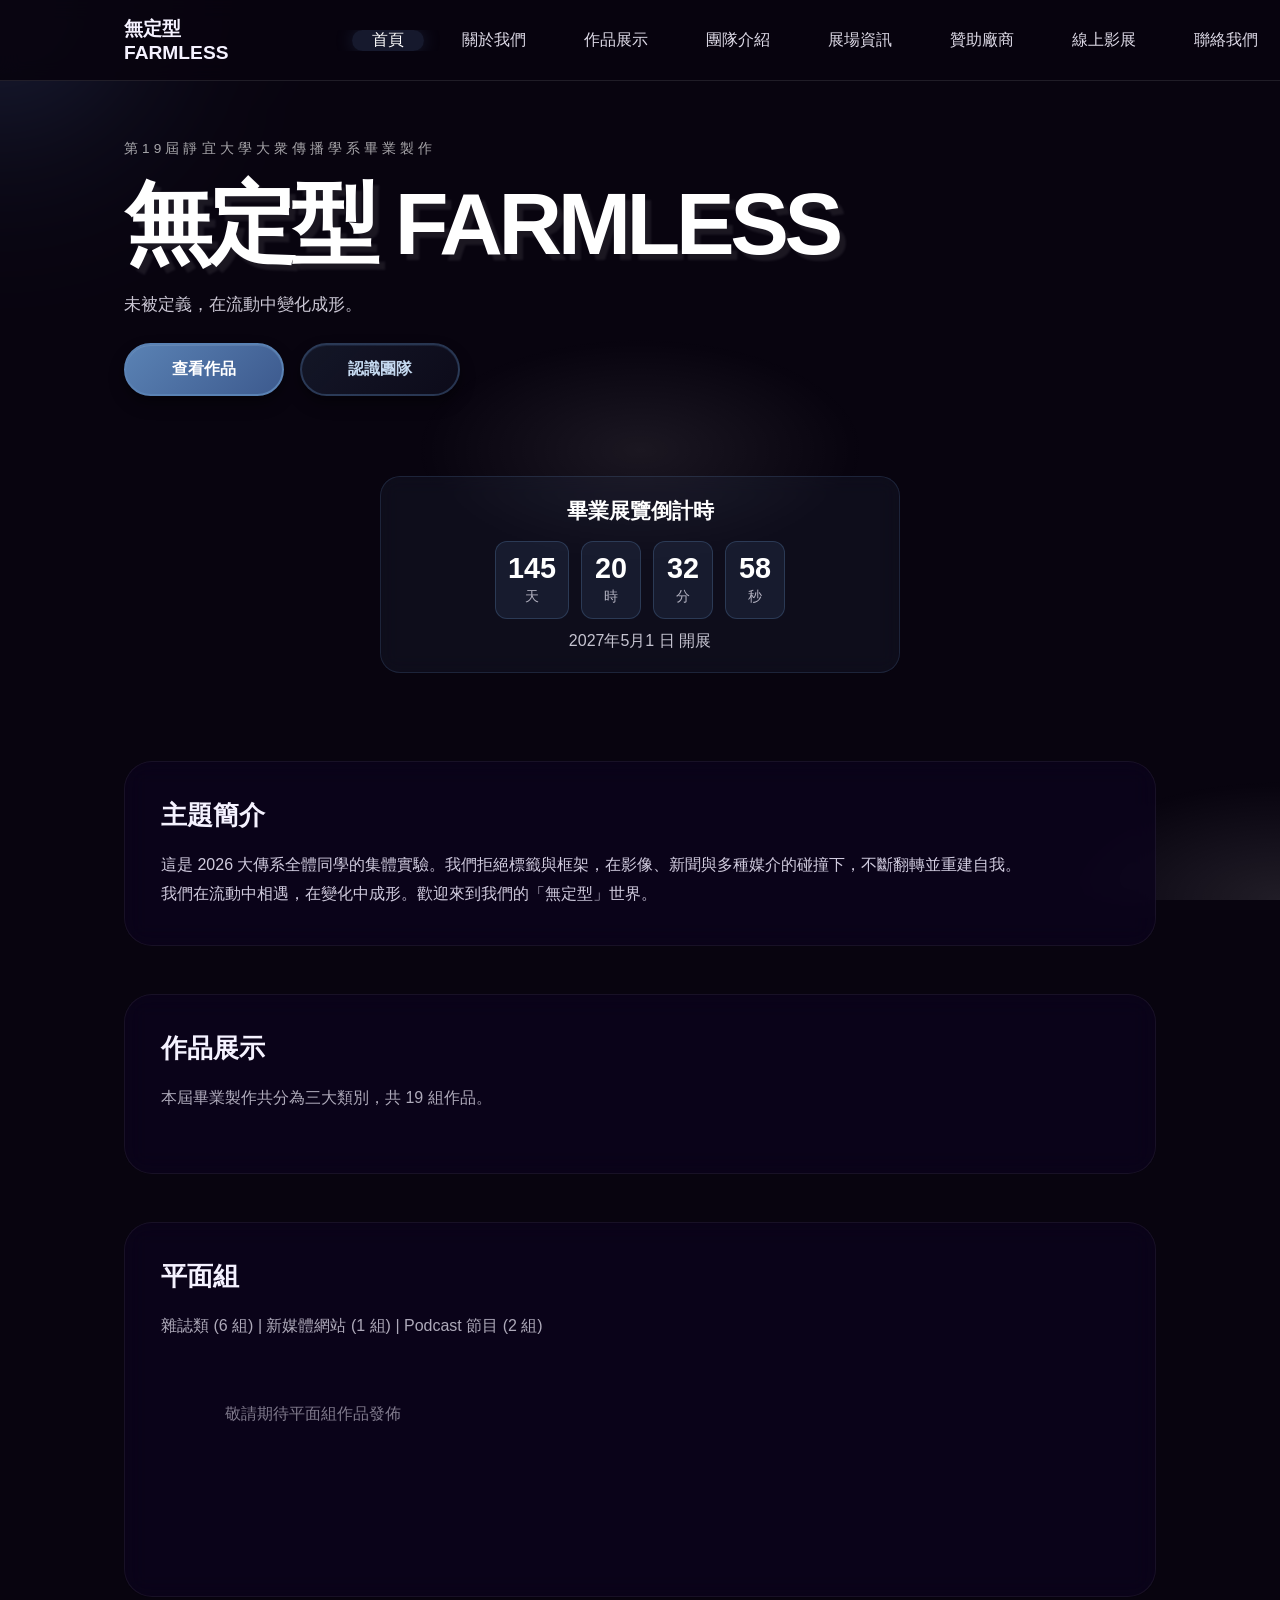
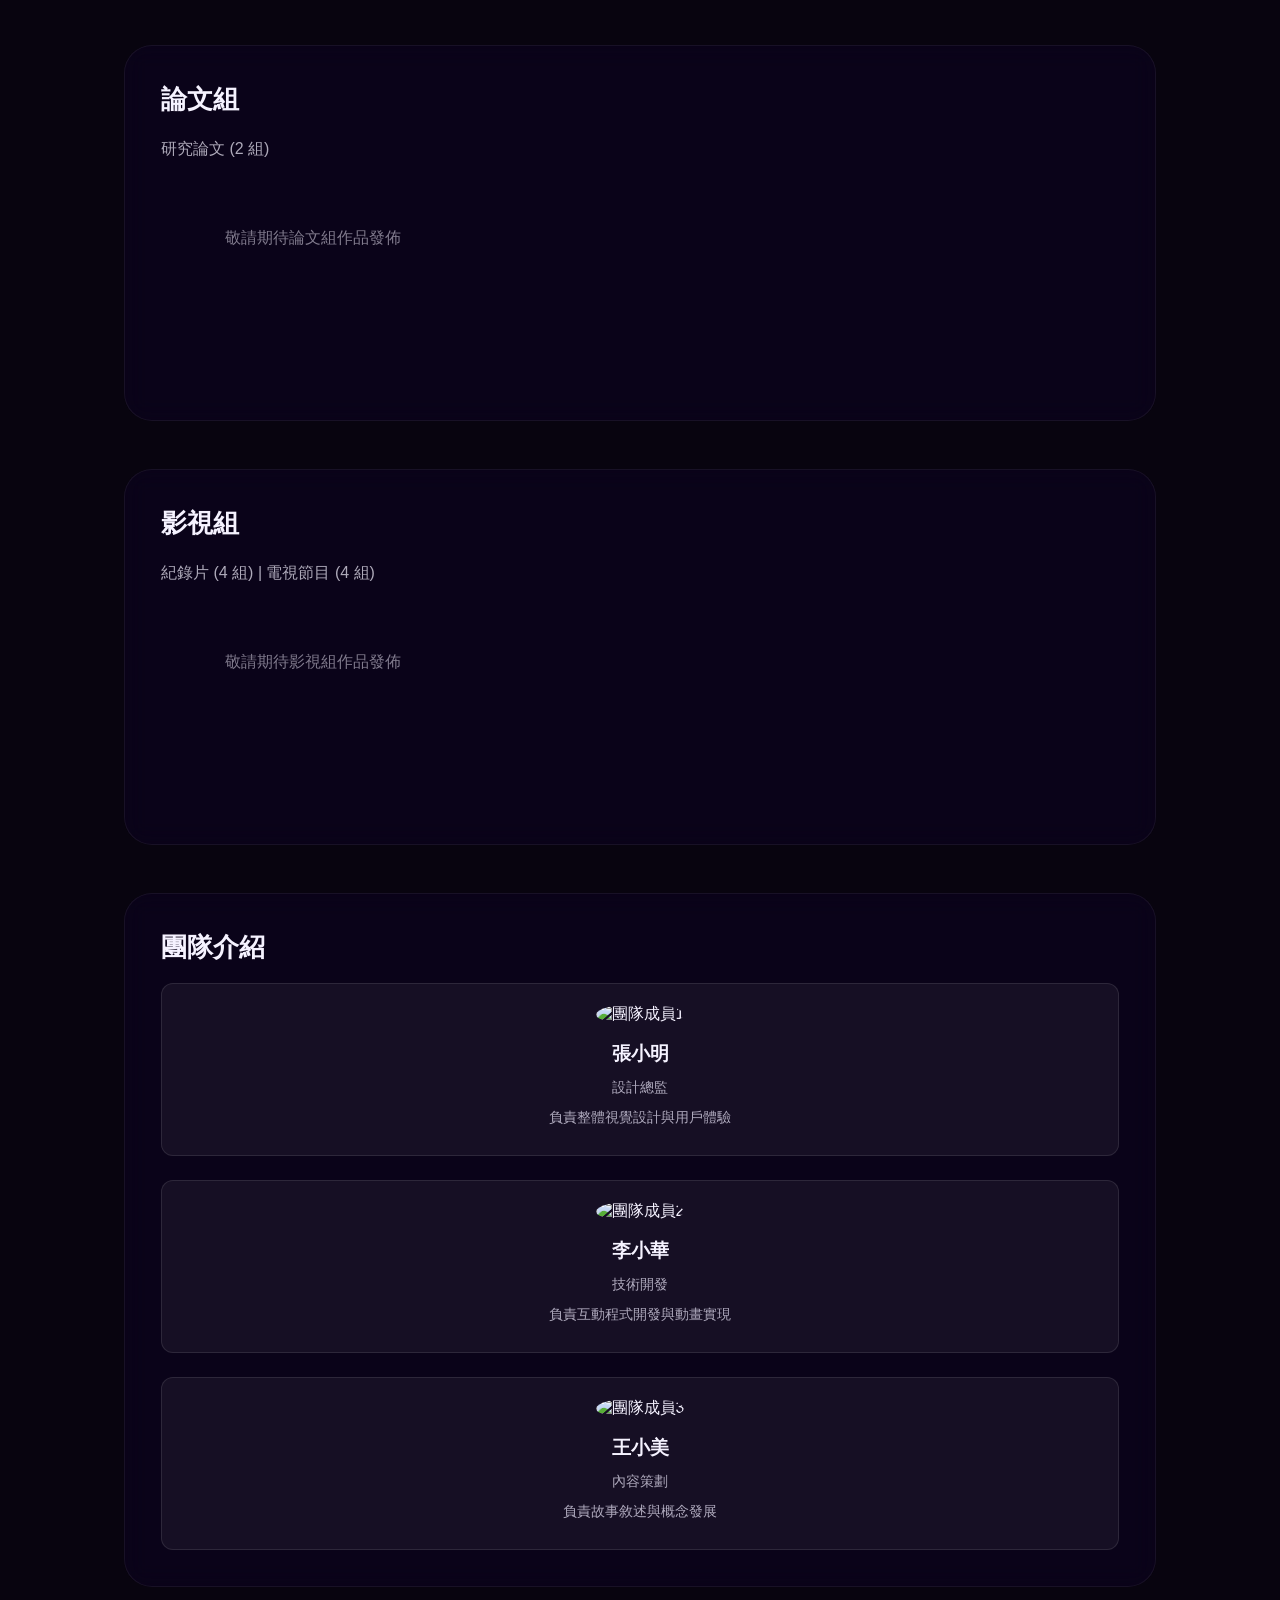
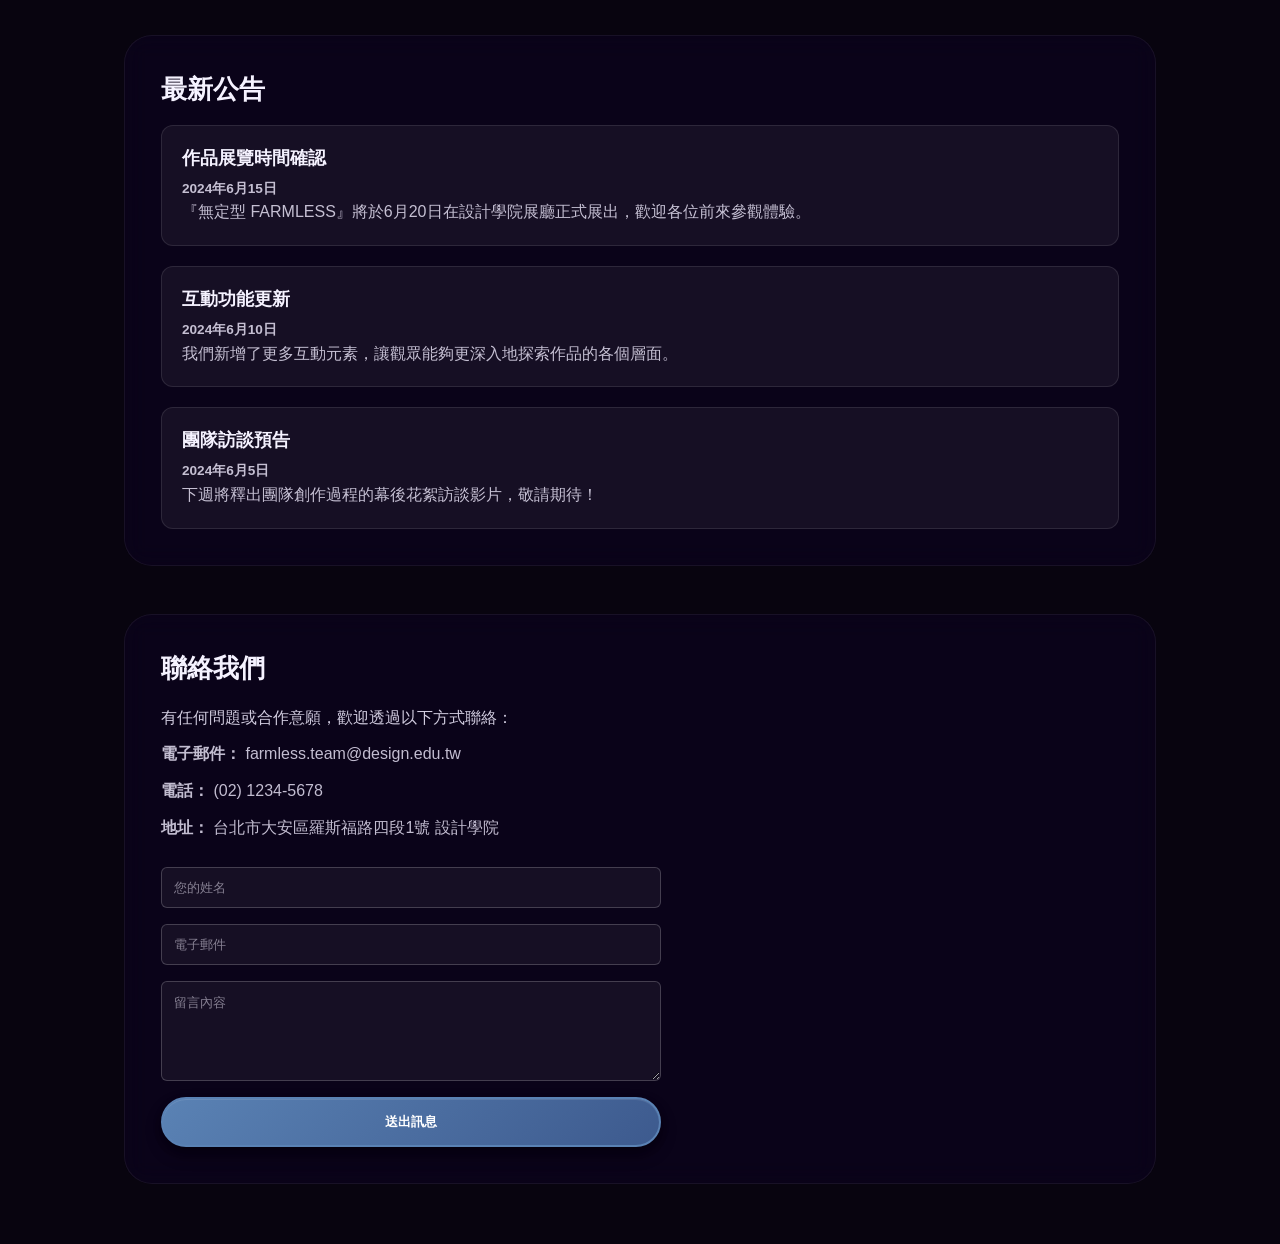
==== index.html @ 227bceb3 "Add files via upload" ====
<!DOCTYPE html>
<html lang="zh-Hant">
<head>
  <meta charset="UTF-8" />
  <meta name="viewport" content="width=device-width, initial-scale=1.0" />
  <title>無定型 FARMLESS - 畢業製作展覽</title>
  <link rel="stylesheet" href="style.css" />
</head>
<body>
  <div class="page-bg"></div>
  <div class="cursor-glow"></div>
  <nav class="navbar">
    <div class="container">
      <h1 class="nav-title">無定型 FARMLESS</h1>
      <ul class="nav-links">
        <li><a href="index.html" class="active">首頁</a></li>
        <li><a href="about.html">關於我們</a></li>
        <li><a href="works.html">作品展示</a></li>
        <li><a href="team.html">團隊介紹</a></li>
        <li><a href="venue.html">展場資訊</a></li>
        <li><a href="sponsors.html">贊助廠商</a></li>
        <li><a href="filmfestival.html">線上影展</a></li>
        <li><a href="contact.html">聯絡我們</a></li>
      </ul>
    </div>
  </nav>
  <main class="container">
    <section id="home" class="hero">
      <p class="eyebrow">第19屆靜宜大學大衆傳播學系畢業製作</p>
      <h1 class="hero-heading" data-text="無定型 FARMLESS">無定型 FARMLESS</h1>
      <p class="subtitle">未被定義，在流動中變化成形。</p>
      <div class="buttons">
        <a href="#works" class="btn btn-primary">查看作品</a>
        <a href="#team" class="btn btn-secondary">認識團隊</a>
      </div>
    </section>

    <!-- 倒計時面板 -->
    <section class="countdown-panel">
      <div class="countdown-container">
        <h2>畢業展覽倒計時</h2>
        <div class="countdown-timer" id="countdown">
          <div class="time-unit">
            <span class="time-value" id="days">00</span>
            <span class="time-label">天</span>
          </div>
          <div class="time-unit">
            <span class="time-value" id="hours">00</span>
            <span class="time-label">時</span>
          </div>
          <div class="time-unit">
            <span class="time-value" id="minutes">00</span>
            <span class="time-label">分</span>
          </div>
          <div class="time-unit">
            <span class="time-value" id="seconds">00</span>
            <span class="time-label">秒</span>
          </div>
        </div>
        <p class="countdown-date">2027年5月1 日 開展</p>
      </div>
    </section>

    <section id="about" class="panel">
      <h2>主題簡介</h2>
      <p>這是 2026 大傳系全體同學的集體實驗。我們拒絕標籤與框架，在影像、新聞與多種媒介的碰撞下，不斷翻轉並重建自我。</p>
      <p>我們在流動中相遇，在變化中成形。歡迎來到我們的「無定型」世界。</p>
      <p></p>
      <p></p>
      <p></p>
    </section>

    <section id="works" class="panel">
      <h2>作品展示</h2>
      <p style="color: rgba(245, 242, 255, 0.7); margin-bottom: 24px;">本屆畢業製作共分為三大類別，共 19 組作品。</p>
    </section>

    <!-- 平面組 -->
    <section id="graphic-works" class="panel">
      <h2>平面組</h2>
      <p style="color: rgba(245, 242, 255, 0.7); margin-bottom: 20px;">雜誌類 (6 組) | 新媒體網站 (1 組) | Podcast 節目 (2 組)</p>
      <div class="works-showcase">
        <!-- 作品將在此添加 -->
        <p style="color: rgba(245, 242, 255, 0.5); text-align: center; padding: 40px;">敬請期待平面組作品發佈</p>
      </div>
    </section>

    <!-- 論文組 -->
    <section id="thesis-works" class="panel">
      <h2>論文組</h2>
      <p style="color: rgba(245, 242, 255, 0.7); margin-bottom: 20px;">研究論文 (2 組)</p>
      <div class="works-showcase">
        <!-- 作品將在此添加 -->
        <p style="color: rgba(245, 242, 255, 0.5); text-align: center; padding: 40px;">敬請期待論文組作品發佈</p>
      </div>
    </section>

    <!-- 影視組 -->
    <section id="video-works" class="panel">
      <h2>影視組</h2>
      <p style="color: rgba(245, 242, 255, 0.7); margin-bottom: 20px;">紀錄片 (4 組) | 電視節目 (4 組)</p>
      <div class="works-showcase">
        <!-- 作品將在此添加 -->
        <p style="color: rgba(245, 242, 255, 0.5); text-align: center; padding: 40px;">敬請期待影視組作品發佈</p>
      </div>
    </section>

    <section id="team" class="panel">
      <h2>團隊介紹</h2>
      <div class="team-grid">
        <div class="team-member">
          <img src="placeholder-member1.jpg" alt="團隊成員1" />
          <h4>張小明</h4>
          <p>設計總監</p>
          <p>負責整體視覺設計與用戶體驗</p>
        </div>
        <div class="team-member">
          <img src="placeholder-member2.jpg" alt="團隊成員2" />
          <h4>李小華</h4>
          <p>技術開發</p>
          <p>負責互動程式開發與動畫實現</p>
        </div>
        <div class="team-member">
          <img src="placeholder-member3.jpg" alt="團隊成員3" />
          <h4>王小美</h4>
          <p>內容策劃</p>
          <p>負責故事敘述與概念發展</p>
        </div>
      </div>
    </section>

    <section id="news" class="panel">
      <h2>最新公告</h2>
      <div class="news-list">
        <article class="news-item">
          <h4>作品展覽時間確認</h4>
          <p class="news-date">2024年6月15日</p>
          <p>『無定型 FARMLESS』將於6月20日在設計學院展廳正式展出，歡迎各位前來參觀體驗。</p>
        </article>
        <article class="news-item">
          <h4>互動功能更新</h4>
          <p class="news-date">2024年6月10日</p>
          <p>我們新增了更多互動元素，讓觀眾能夠更深入地探索作品的各個層面。</p>
        </article>
        <article class="news-item">
          <h4>團隊訪談預告</h4>
          <p class="news-date">2024年6月5日</p>
          <p>下週將釋出團隊創作過程的幕後花絮訪談影片，敬請期待！</p>
        </article>
      </div>
    </section>

    <section id="contact" class="panel">
      <h2>聯絡我們</h2>
      <p>有任何問題或合作意願，歡迎透過以下方式聯絡：</p>
      <div class="contact-info">
        <p><strong>電子郵件：</strong> farmless.team@design.edu.tw</p>
        <p><strong>電話：</strong> (02) 1234-5678</p>
        <p><strong>地址：</strong> 台北市大安區羅斯福路四段1號 設計學院</p>
      </div>
      <form class="contact-form">
        <input type="text" placeholder="您的姓名" required>
        <input type="email" placeholder="電子郵件" required>
        <textarea placeholder="留言內容" rows="4" required></textarea>
        <button type="submit" class="btn btn-primary">送出訊息</button>
      </form>
    </section>
  </main>
  <script src="script.js"></script>
</body>
</html>
---- style.css ----
:root {
  color-scheme: dark;
  font-family: "Noto Sans TC", "Segoe UI", sans-serif;
  background: #08040f;
  color: #f5f2ff;
}

* {
  box-sizing: border-box;
}

html, body {
  margin: 0;
  min-height: 100%;
}

body {
  position: relative;
  overflow-x: hidden;
}

.page-bg {
  position: fixed;
  inset: 0;
  background: 
    radial-gradient(ellipse 600px 300px at 50% 50%, rgba(255, 255, 255, 0.1) 0%, transparent 40%),
    radial-gradient(ellipse 500px 250px at 50% 50%, rgba(255, 255, 255, 0.08) 0%, transparent 45%),
    radial-gradient(ellipse 700px 350px at 50% 50%, rgba(255, 255, 255, 0.06) 0%, transparent 50%);
  background-size: 200% 200%, 250% 250%, 300% 300%;
  background-position: 0% 0%, 50% 50%, 100% 100%;
  background-repeat: no-repeat;
  background-attachment: fixed;
  animation: light-flow 15s ease-in-out infinite, light-flow-secondary 20s ease-in-out infinite, light-flow-tertiary 25s ease-in-out infinite;
  z-index: -2;
}

@keyframes light-flow {
  0% {
    background-position: 0% 0%, 50% 50%, 100% 100%;
  }
  50% {
    background-position: 100% 100%, 50% 50%, 0% 0%;
  }
  100% {
    background-position: 0% 0%, 50% 50%, 100% 100%;
  }
}

@keyframes light-flow-secondary {
  0% {
    background-position: 0% 0%, 0% 100%, 100% 100%;
  }
  50% {
    background-position: 100% 0%, 100% 0%, 0% 0%;
  }
  100% {
    background-position: 0% 0%, 0% 100%, 100% 100%;
  }
}

@keyframes light-flow-tertiary {
  0% {
    background-position: 0% 0%, 50% 50%, 100% 100%;
  }
  33% {
    background-position: 50% 100%, 0% 0%, 50% 50%;
  }
  66% {
    background-position: 100% 0%, 100% 100%, 0% 0%;
  }
  100% {
    background-position: 0% 0%, 50% 50%, 100% 100%;
  }
}

.page-bg::before {
  content: '';
  position: fixed;
  inset: 0;
  background: radial-gradient(ellipse 800px 400px, rgba(255, 255, 255, 0.12) 0%, transparent 50%);
  background-size: 300% 300%;
  background-position: 0% 0%;
  animation: glow-pulse 12s ease-in-out infinite;
  pointer-events: none;
  z-index: -2;
}

@keyframes glow-pulse {
  0%, 100% {
    background-position: 0% 0%;
    opacity: 0.3;
  }
  50% {
    background-position: 100% 100%;
    opacity: 0.7;
  }
}

.cursor-glow {
  position: fixed;
  top: 0;
  left: 0;
  width: 400px;
  height: 400px;
  background: radial-gradient(circle, rgba(90, 130, 180, 0.35) 0%, rgba(70, 100, 160, 0.28) 22%, rgba(50, 80, 130, 0.15) 45%, transparent 75%);
  border-radius: 50%;
  filter: blur(80px);
  mix-blend-mode: screen;
  pointer-events: none;
  z-index: -1;
  transform: translate(-200px, -200px);
}

/* 行動裝置隱藏滑鼠效果 */
@media (max-width: 768px) {
  .cursor-glow {
    display: none;
  }
}

.container {
  position: relative;
  max-width: 1080px;
  margin: 0 auto;
  padding: 80px 24px 60px;
}

.hero {
  display: grid;
  gap: 24px;
  padding: 60px 0 40px;
}

.eyebrow {
  margin: 0;
  letter-spacing: 0.3em;
  text-transform: uppercase;
  color: rgba(255, 255, 255, 0.64);
  font-size: 0.85rem;
}

.hero-heading {
  margin: 0;
  font-size: clamp(4rem, 7vw, 5.5rem);
  line-height: 0.95;
  letter-spacing: -0.05em;
  font-weight: 900;
  position: relative;
  text-transform: none;
  color: #ffffff;
}

.hero-heading::after {
  content: attr(data-text);
  position: absolute;
  inset: 0;
  z-index: -1;
  color: rgba(255, 255, 255, 0.08);
  transform: translate(6px, 6px);
  filter: blur(1px);
}

.hero-heading::before {
  content: '';
  position: absolute;
  inset: -8% 0 0 0;
  background: none;
  z-index: -2;
}

.subtitle {
  margin: 0;
  max-width: 720px;
  line-height: 1.78;
  font-size: 1.05rem;
  color: rgba(245, 242, 255, 0.82);
}

.buttons {
  display: flex;
  flex-wrap: wrap;
  gap: 16px;
}

.btn {
  display: inline-flex;
  align-items: center;
  justify-content: center;
  min-width: 160px;
  padding: 14px 24px;
  border-radius: 999px;
  text-decoration: none;
  font-weight: 600;
  transition: all 0.3s ease;
  position: relative;
  box-shadow:
    0 8px 16px rgba(0, 0, 0, 0.3),
    0 4px 8px rgba(0, 0, 0, 0.2),
    inset 0 1px 0 rgba(255, 255, 255, 0.1);
  border: 2px solid transparent;
}

.btn::before {
  content: '';
  position: absolute;
  top: 0;
  left: 0;
  right: 0;
  bottom: 0;
  border-radius: inherit;
  background: linear-gradient(135deg, rgba(255, 255, 255, 0.2), rgba(255, 255, 255, 0.05));
  opacity: 0;
  transition: opacity 0.3s ease;
}

.btn:hover {
  transform: translateY(-3px) scale(1.02);
  box-shadow:
    0 12px 24px rgba(0, 0, 0, 0.4),
    0 6px 12px rgba(0, 0, 0, 0.3),
    inset 0 1px 0 rgba(255, 255, 255, 0.2);
}

.btn:hover::before {
  opacity: 1;
}

.btn:active {
  transform: translateY(-1px) scale(0.98);
  box-shadow:
    0 4px 8px rgba(0, 0, 0, 0.3),
    0 2px 4px rgba(0, 0, 0, 0.2),
    inset 0 2px 4px rgba(0, 0, 0, 0.1);
}

.btn-primary {
  background: linear-gradient(135deg, #5a82b4, #3d5a8e);
  color: #fff;
  border-color: #5a82b4;
}

.btn-secondary {
  background: linear-gradient(135deg, rgba(90, 130, 180, 0.15), rgba(70, 100, 160, 0.08));
  border: 2px solid rgba(90, 130, 180, 0.35);
  color: #c5d9f0;
  box-shadow:
    0 8px 16px rgba(0, 0, 0, 0.3),
    0 4px 8px rgba(0, 0, 0, 0.2),
    inset 0 1px 0 rgba(90, 130, 180, 0.15);
}

.panel {
  margin-top: 48px;
  padding: 36px;
  border-radius: 28px;
  background: rgba(12, 4, 30, 0.72);
  border: 1px solid rgba(255, 255, 255, 0.06);
  backdrop-filter: blur(12px);
}

.panel h2 {
  margin: 0 0 18px;
  font-size: 1.6rem;
}

.panel p {
  margin: 0;
  line-height: 1.8;
  color: rgba(241, 236, 255, 0.86);
}

section {
  scroll-margin-top: 110px;
}

.navbar {
  position: fixed;
  top: 0;
  left: 0;
  right: 0;
  background: rgba(8, 4, 15, 0.9);
  backdrop-filter: blur(10px);
  border-bottom: 1px solid rgba(255, 255, 255, 0.1);
  z-index: 100;
}

.nav-title {
  margin: 0;
  font-size: 1.2rem;
  color: #f5f2ff;
  margin-right: 50px;
}

.nav-links {
  display: flex;
  flex-wrap: nowrap;
  list-style: none;
  margin: 0;
  padding: 0 32px 0 0;
  gap: 18px;
  width: max-content;
  min-width: 100%;
  overflow-x: auto;
  overflow-y: visible;
  scrollbar-width: none;
  -ms-overflow-style: none;
}

.nav-links::-webkit-scrollbar {
  display: none;
}

.nav-links li {
  flex: 0 0 auto;
}

.nav-links li:first-child {
  margin-left: auto;
}

.nav-links a {
  color: rgba(245, 242, 255, 0.9);
  text-decoration: none;
  padding: 0 20px !important;
  border-radius: 999px;
  display: inline-flex;
  align-items: center;
  justify-content: center;
  transition: color 0.3s ease, background 0.3s ease, box-shadow 0.3s ease, transform 0.2s ease;
  white-space: nowrap !important;
}

.nav-links a:hover,
.nav-links a:focus-visible {
  color: #ffffff;
  transform: translateY(-1px);
}

.nav-links a.active,
.nav-links a:active {
  color: #ffffff;
  background: rgba(90, 130, 180, 0.18);
  box-shadow: 0 0 18px rgba(90, 130, 180, 0.22);
}

.navbar .container {
  display: flex;
  justify-content: space-between;
  align-items: center;
  padding: 16px 24px;
  width: auto;
  overflow: visible;
}

.works-grid {
  display: grid;
  gap: 32px;
}

.work-category {
  margin-bottom: 24px;
}

.work-category h3 {
  margin: 0 0 16px;
  font-size: 1.3rem;
  color: #7a9fc9;
}

.work-item {
  margin-bottom: 24px;
  padding: 20px;
  background: rgba(255, 255, 255, 0.05);
  border-radius: 12px;
  border: 1px solid rgba(255, 255, 255, 0.1);
}

.work-item img, .work-item video {
  width: 100%;
  max-width: 400px;
  height: auto;
  border-radius: 8px;
  margin-bottom: 12px;
}

.work-item h4 {
  margin: 0 0 8px;
  font-size: 1.1rem;
}

.work-item p {
  margin: 0;
  color: rgba(241, 236, 255, 0.7);
  font-size: 0.9rem;
}

.works-showcase {
  display: grid;
  grid-template-columns: repeat(auto-fill, minmax(280px, 1fr));
  gap: 24px;
  min-height: 200px;
}

.work-card {
  padding: 20px;
  background: rgba(90, 130, 180, 0.08);
  border: 1px solid rgba(90, 130, 180, 0.2);
  border-radius: 12px;
  transition: all 0.3s ease;
}

.work-card:hover {
  background: rgba(90, 130, 180, 0.12);
  border-color: rgba(90, 130, 180, 0.35);
  transform: translateY(-3px);
}

.work-card h4 {
  margin: 0 0 8px;
  font-size: 1.1rem;
  color: #ffffff;
}

.work-card p {
  margin: 0;
  color: rgba(245, 242, 255, 0.7);
  font-size: 0.9rem;
  line-height: 1.5;
}

.interactive-demo {
  padding: 40px;
  text-align: center;
  background: linear-gradient(135deg, rgba(90, 130, 180, 0.1), rgba(70, 100, 160, 0.08));
  border-radius: 12px;
  border: 1px solid rgba(90, 130, 180, 0.2);
}

.interactive-demo button {
  background: #5a82b4;
  color: white;
  border: none;
  padding: 12px 24px;
  border-radius: 6px;
  cursor: pointer;
  transition: background 0.3s ease;
}

.interactive-demo button:hover {
  background: #3d5a8e;
}

/* 新增頁面樣式 */
.hero-section {
  display: grid;
  gap: 16px;
  padding: 60px 0 40px;
  text-align: center;
}

.page-title {
  margin: 0;
  font-size: clamp(3rem, 6vw, 4.5rem);
  line-height: 0.95;
  letter-spacing: -0.05em;
  font-weight: 900;
  color: #ffffff;
}

.page-subtitle {
  margin: 0;
  font-size: 1.1rem;
  color: rgba(245, 242, 255, 0.7);
  line-height: 1.6;
}

/* 關於我們頁面 */
.advisor-grid {
  display: grid;
  grid-template-columns: repeat(auto-fit, minmax(250px, 1fr));
  gap: 24px;
}

.advisor-card {
  padding: 24px;
  background: rgba(90, 130, 180, 0.08);
  border: 1px solid rgba(90, 130, 180, 0.2);
  border-radius: 16px;
  text-align: center;
  transition: all 0.3s ease;
}

.advisor-card:hover {
  background: rgba(90, 130, 180, 0.12);
  border-color: rgba(90, 130, 180, 0.35);
  transform: translateY(-3px);
}

.advisor-card h4 {
  margin: 0 0 12px;
  font-size: 1.2rem;
  color: #ffffff;
}

.advisor-card p {
  margin: 0;
  color: rgba(245, 242, 255, 0.7);
  font-size: 0.9rem;
}

.theme-content {
  display: grid;
  grid-template-columns: 1fr 1fr;
  gap: 40px;
  align-items: start;
}

.theme-text h3 {
  margin: 0 0 16px;
  font-size: 1.4rem;
  color: #ffffff;
}

.theme-text p {
  margin: 0 0 12px;
  color: rgba(245, 242, 255, 0.8);
  line-height: 1.8;
}

.video-placeholder {
  padding: 60px 20px;
  background: rgba(90, 130, 180, 0.08);
  border: 1px solid rgba(90, 130, 180, 0.2);
  border-radius: 12px;
  text-align: center;
  color: rgba(245, 242, 255, 0.6);
}

/* 團隊介紹頁面 */
.team-list {
  display: grid;
  grid-template-columns: repeat(auto-fit, minmax(200px, 1fr));
  gap: 16px;
}

.team-member-item {
  padding: 16px;
  background: rgba(90, 130, 180, 0.08);
  border: 1px solid rgba(90, 130, 180, 0.2);
  border-radius: 12px;
  text-align: center;
  transition: all 0.3s ease;
}

.team-member-item:hover {
  background: rgba(90, 130, 180, 0.12);
  border-color: rgba(90, 130, 180, 0.35);
  transform: translateY(-2px);
}

.team-member-item h4 {
  margin: 0 0 8px;
  font-size: 1.1rem;
  color: #ffffff;
}

.team-member-item p {
  margin: 0;
  color: rgba(245, 242, 255, 0.7);
  font-size: 0.9rem;
}

.members-grid {
  display: grid;
  grid-template-columns: repeat(auto-fit, minmax(280px, 1fr));
  gap: 24px;
}

.department-section {
  padding: 24px;
  background: rgba(90, 130, 180, 0.08);
  border: 1px solid rgba(90, 130, 180, 0.2);
  border-radius: 16px;
}

.department-section h3 {
  margin: 0 0 16px;
  font-size: 1.3rem;
  color: #ffffff;
}

.member-list {
  display: grid;
  gap: 8px;
}

.member-list p {
  margin: 0;
  padding: 8px 0;
  color: rgba(245, 242, 255, 0.7);
  border-bottom: 1px solid rgba(90, 130, 180, 0.15);
}

.member-list p:last-child {
  border-bottom: none;
}

/* 展場資訊頁面 */
.venue-content {
  display: grid;
  grid-template-columns: repeat(auto-fit, minmax(250px, 1fr));
  gap: 24px;
}

.venue-info {
  padding: 20px;
  background: rgba(90, 130, 180, 0.08);
  border: 1px solid rgba(90, 130, 180, 0.2);
  border-radius: 12px;
  transition: all 0.3s ease;
}

.venue-info:hover {
  background: rgba(90, 130, 180, 0.12);
  border-color: rgba(90, 130, 180, 0.35);
  transform: translateY(-2px);
}

.venue-info h3 {
  margin: 0 0 12px;
  font-size: 1.2rem;
  color: #ffffff;
}

.venue-info p {
  margin: 0;
  color: rgba(245, 242, 255, 0.8);
  line-height: 1.6;
}

.flow-timeline {
  display: grid;
  grid-template-columns: repeat(auto-fit, minmax(200px, 1fr));
  gap: 20px;
}

.flow-item {
  padding: 20px;
  background: rgba(90, 130, 180, 0.08);
  border: 1px solid rgba(90, 130, 180, 0.2);
  border-radius: 12px;
  text-align: center;
  transition: all 0.3s ease;
}

.flow-item:hover {
  background: rgba(90, 130, 180, 0.12);
  border-color: rgba(90, 130, 180, 0.35);
  transform: translateY(-2px);
}

.flow-item h3 {
  margin: 0 0 12px;
  font-size: 1.1rem;
  color: #ffffff;
}

.flow-item p {
  margin: 0;
  color: rgba(245, 242, 255, 0.7);
  font-size: 0.9rem;
}

/* 贊助廠商頁面 */
.sponsor-grid {
  display: grid;
  grid-template-columns: repeat(auto-fit, minmax(200px, 1fr));
  gap: 24px;
}

.sponsor-logo {
  aspect-ratio: 3/2;
  background: rgba(90, 130, 180, 0.08);
  border: 1px solid rgba(90, 130, 180, 0.2);
  border-radius: 12px;
  display: flex;
  align-items: center;
  justify-content: center;
  transition: all 0.3s ease;
  overflow: hidden;
}

.sponsor-logo:hover {
  background: rgba(90, 130, 180, 0.12);
  border-color: rgba(90, 130, 180, 0.35);
  transform: scale(1.05);
}

.sponsor-logo img {
  width: 100%;
  height: 100%;
  object-fit: contain;
  opacity: 0.6;
  transition: opacity 0.3s ease;
}

.sponsor-logo:hover img {
  opacity: 1;
}

.sponsor-placeholder {
  color: rgba(245, 242, 255, 0.6);
  font-size: 1.1rem;
  text-align: center;
}

/* 線上影展頁面 */
.film-grid {
  display: grid;
  grid-template-columns: repeat(auto-fit, minmax(300px, 1fr));
  gap: 32px;
}

.film-item {
  padding: 24px;
  background: rgba(90, 130, 180, 0.08);
  border: 1px solid rgba(90, 130, 180, 0.2);
  border-radius: 16px;
  transition: all 0.3s ease;
}

.film-item:hover {
  background: rgba(90, 130, 180, 0.12);
  border-color: rgba(90, 130, 180, 0.35);
  transform: translateY(-4px);
}

.film-item h4 {
  margin: 0 0 8px;
  font-size: 1.2rem;
  color: #ffffff;
}

.film-item p {
  margin: 0 0 16px;
  color: rgba(245, 242, 255, 0.7);
  font-size: 0.9rem;
  line-height: 1.5;
}

.embed-placeholder {
  aspect-ratio: 16/9;
  background: rgba(90, 130, 180, 0.08);
  border: 1px solid rgba(90, 130, 180, 0.2);
  border-radius: 8px;
  display: flex;
  align-items: center;
  justify-content: center;
  color: rgba(245, 242, 255, 0.6);
  font-size: 1rem;
}

/* 聯絡我們頁面 */
.contact-details {
  display: grid;
  grid-template-columns: repeat(auto-fit, minmax(250px, 1fr));
  gap: 24px;
  margin-bottom: 32px;
}

.contact-item {
  padding: 24px;
  background: rgba(90, 130, 180, 0.08);
  border: 1px solid rgba(90, 130, 180, 0.2);
  border-radius: 16px;
  transition: all 0.3s ease;
}

.contact-item:hover {
  background: rgba(90, 130, 180, 0.12);
  border-color: rgba(90, 130, 180, 0.35);
  transform: translateY(-3px);
}

.contact-item h3 {
  margin: 0 0 12px;
  font-size: 1.2rem;
  color: #ffffff;
}

.contact-item p {
  margin: 0 0 8px;
  color: rgba(245, 242, 255, 0.8);
  line-height: 1.6;
}

.contact-item p:last-child {
  margin-bottom: 0;
}

.social-links {
  display: flex;
  gap: 16px;
}

.social-icon {
  display: inline-flex;
  align-items: center;
  justify-content: center;
  width: 48px;
  height: 48px;
  background: rgba(90, 130, 180, 0.15);
  border: 1px solid rgba(90, 130, 180, 0.3);
  border-radius: 50%;
  color: #ffffff;
  text-decoration: none;
  font-size: 1.2rem;
  transition: all 0.3s ease;
}

.social-icon:hover {
  background: rgba(90, 130, 180, 0.25);
  border-color: rgba(90, 130, 180, 0.5);
  transform: scale(1.1);
}

.form-container {
  max-width: 600px;
  margin: 0 auto;
}

.form-group {
  margin-bottom: 20px;
}

.form-group label {
  display: block;
  margin-bottom: 8px;
  color: rgba(245, 242, 255, 0.9);
  font-weight: 600;
}

.form-group input,
.form-group textarea {
  width: 100%;
  padding: 12px 16px;
  background: rgba(90, 130, 180, 0.08);
  border: 1px solid rgba(90, 130, 180, 0.2);
  border-radius: 8px;
  color: #ffffff;
  font-family: inherit;
  font-size: 1rem;
  transition: all 0.3s ease;
}

.form-group input:focus,
.form-group textarea:focus {
  outline: none;
  border-color: rgba(90, 130, 180, 0.5);
  background: rgba(90, 130, 180, 0.12);
  box-shadow: 0 0 0 3px rgba(90, 130, 180, 0.1);
}

.form-group textarea {
  resize: vertical;
  min-height: 120px;
}

/* 響應式設計 */
@media (max-width: 768px) {
  .theme-content {
    grid-template-columns: 1fr;
    gap: 24px;
  }

  .sponsor-grid,
  .film-grid {
    grid-template-columns: 1fr;
  }

  .contact-details {
    grid-template-columns: 1fr;
  }

  .social-links {
    justify-content: center;
  }
}

/* 倒計時面板 */
.countdown-panel {
  padding: 40px 0;
  text-align: center;
}

.countdown-container {
  max-width: 520px;
  margin: 0 auto;
  padding: 20px;
  background: rgba(90, 130, 180, 0.08);
  border: 1px solid rgba(90, 130, 180, 0.2);
  border-radius: 20px;
  backdrop-filter: blur(10px);
}

.countdown-container h2 {
  margin: 0 0 16px;
  font-size: 1.3rem;
  color: #ffffff;
}

.countdown-timer {
  display: flex;
  justify-content: center;
  gap: 12px;
  margin-bottom: 12px;
}

.time-unit {
  display: flex;
  flex-direction: column;
  align-items: center;
  padding: 12px;
  background: rgba(90, 130, 180, 0.12);
  border: 1px solid rgba(90, 130, 180, 0.3);
  border-radius: 12px;
  min-width: 60px;
}

.time-value {
  font-size: 1.8rem;
  font-weight: 900;
  color: #ffffff;
  line-height: 1;
}

.time-label {
  font-size: 0.9rem;
  color: rgba(245, 242, 255, 0.7);
  margin-top: 4px;
}

.countdown-date {
  margin: 0;
  font-size: 1rem;
  color: rgba(245, 242, 255, 0.8);
}

@media (max-width: 768px) {
  .countdown-timer {
    gap: 8px;
  }

  .time-unit {
    min-width: 60px;
    padding: 12px;
  }

  .time-value {
    font-size: 2rem;
  }
}

.team-grid {
  display: grid;
  grid-template-columns: repeat(auto-fit, minmax(250px, 1fr));
  gap: 24px;
}

.team-member {
  text-align: center;
  padding: 20px;
  background: rgba(255, 255, 255, 0.05);
  border-radius: 12px;
  border: 1px solid rgba(255, 255, 255, 0.1);
}

.team-member img {
  width: 120px;
  height: 120px;
  border-radius: 50%;
  object-fit: cover;
  margin-bottom: 16px;
}

.team-member h4 {
  margin: 0 0 8px;
  font-size: 1.2rem;
}

.team-member p {
  margin: 4px 0;
  color: rgba(241, 236, 255, 0.7);
  font-size: 0.9rem;
}

.news-list {
  display: flex;
  flex-direction: column;
  gap: 20px;
}

.news-item {
  padding: 20px;
  background: rgba(255, 255, 255, 0.05);
  border-radius: 12px;
  border: 1px solid rgba(255, 255, 255, 0.1);
}

.news-item h4 {
  margin: 0 0 8px;
  font-size: 1.1rem;
}

.news-date {
  margin: 0 0 12px;
  color: #9d5bff;
  font-size: 0.85rem;
  font-weight: 600;
}

.news-item p {
  margin: 0;
  color: rgba(241, 236, 255, 0.8);
  line-height: 1.6;
}

.contact-info {
  margin-bottom: 24px;
}

.contact-info p {
  margin: 8px 0;
  color: rgba(241, 236, 255, 0.8);
}

.contact-form {
  display: grid;
  gap: 16px;
  max-width: 500px;
}

.contact-form input,
.contact-form textarea {
  padding: 12px;
  border: 1px solid rgba(255, 255, 255, 0.2);
  border-radius: 6px;
  background: rgba(255, 255, 255, 0.05);
  color: #f5f2ff;
  font-family: inherit;
}

.contact-form input::placeholder,
.contact-form textarea::placeholder {
  color: rgba(245, 242, 255, 0.5);
}

.contact-form textarea {
  resize: vertical;
  min-height: 100px;
}

@media (max-width: 720px) {
  .nav-title {
    font-size: 0.95rem;
    margin-right: 16px;
  }

  .nav-links {
    gap: 8px;
    padding: 0 16px 0 0;
  }

  .nav-links a {
    padding: 0 12px !important;
    font-size: 0.85rem;
  }

  .navbar .container {
    padding: 12px 16px;
  }

    grid-template-columns: 1fr;
  }
  
  .team-grid {
    grid-template-columns: 1fr;
  }
}
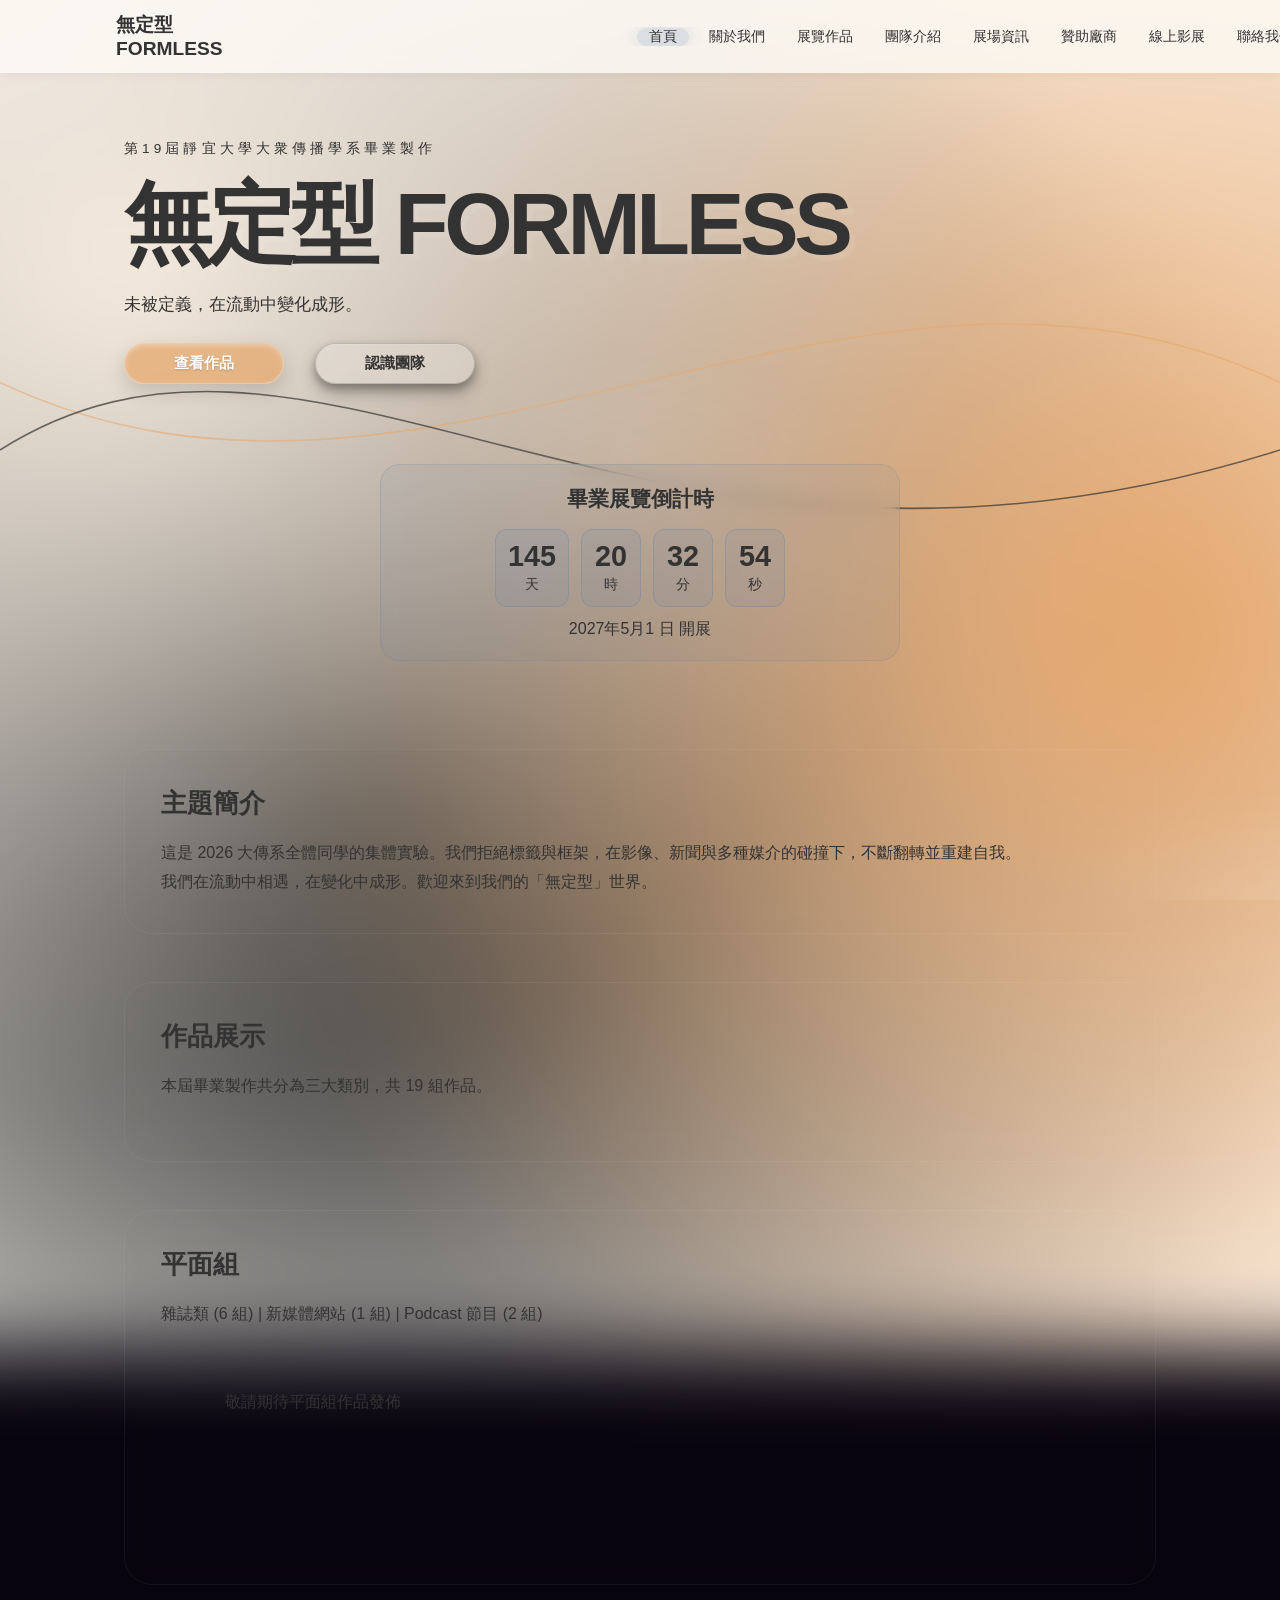
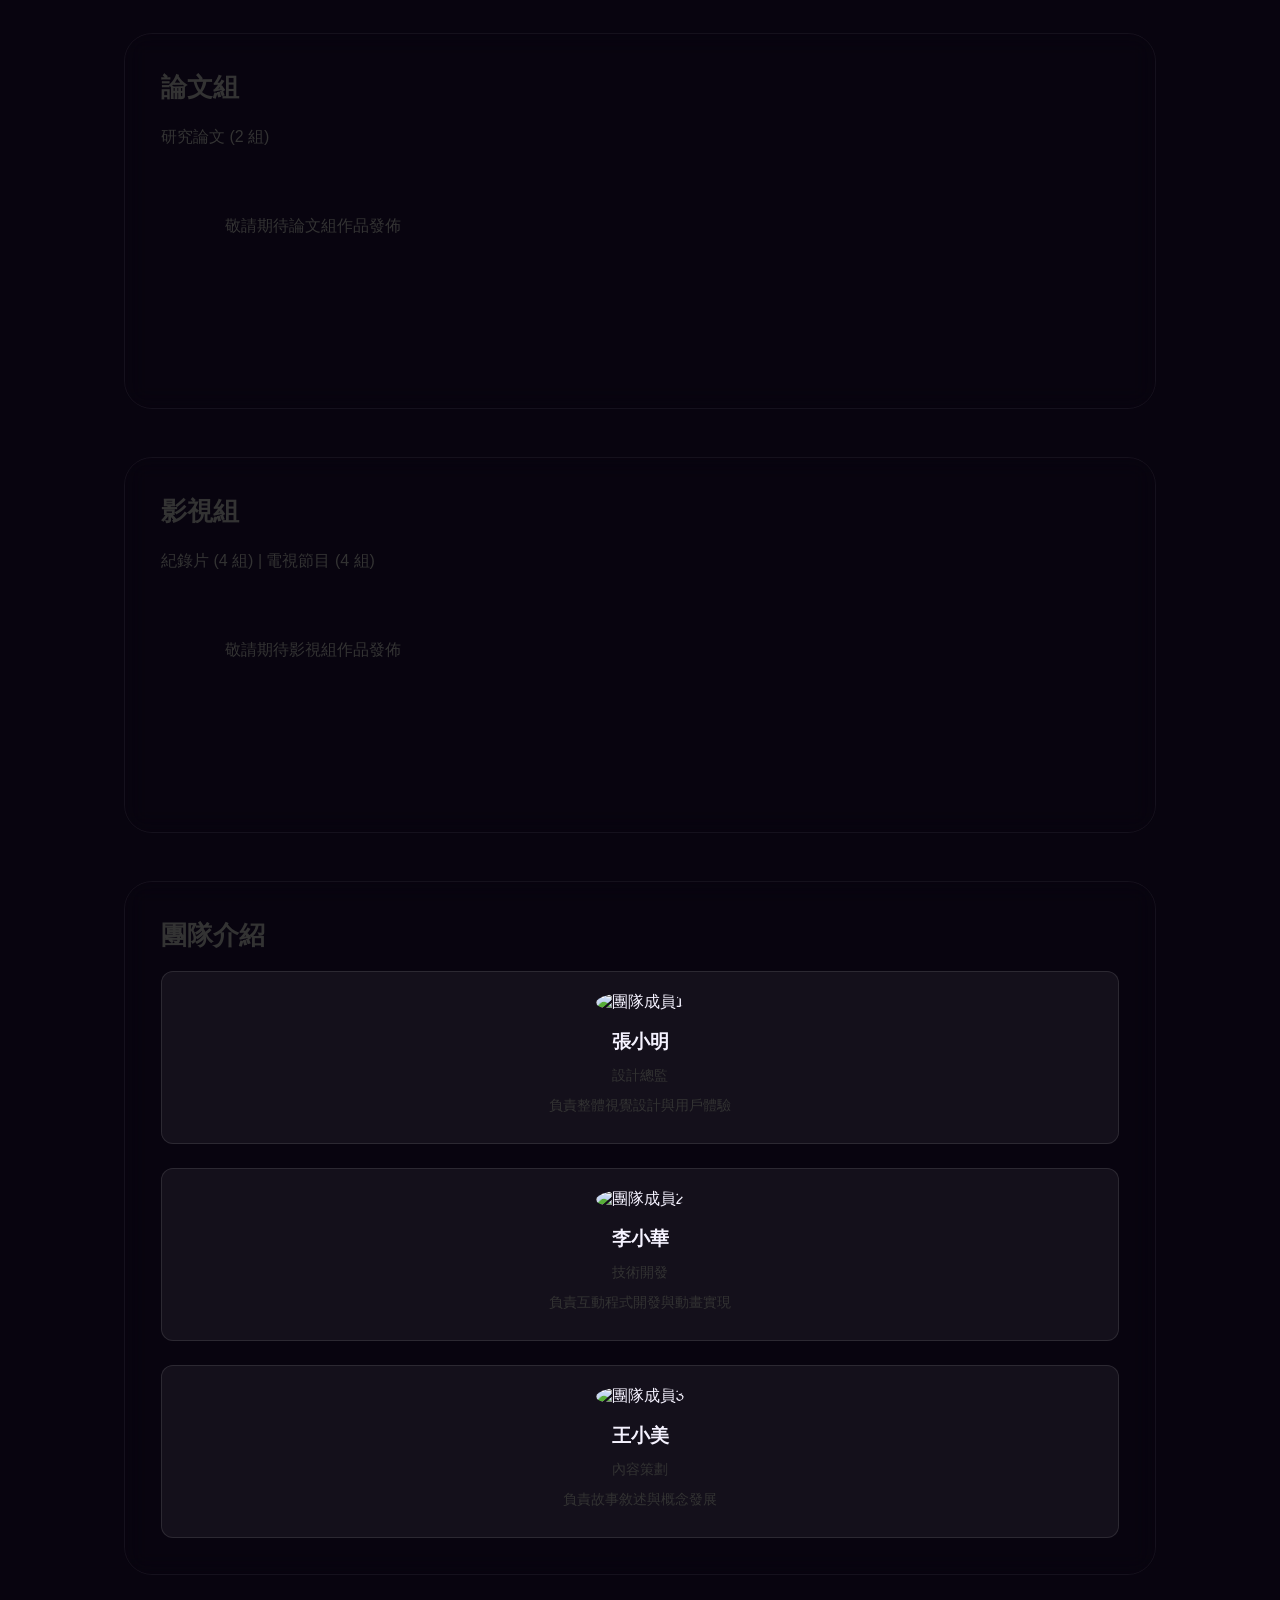
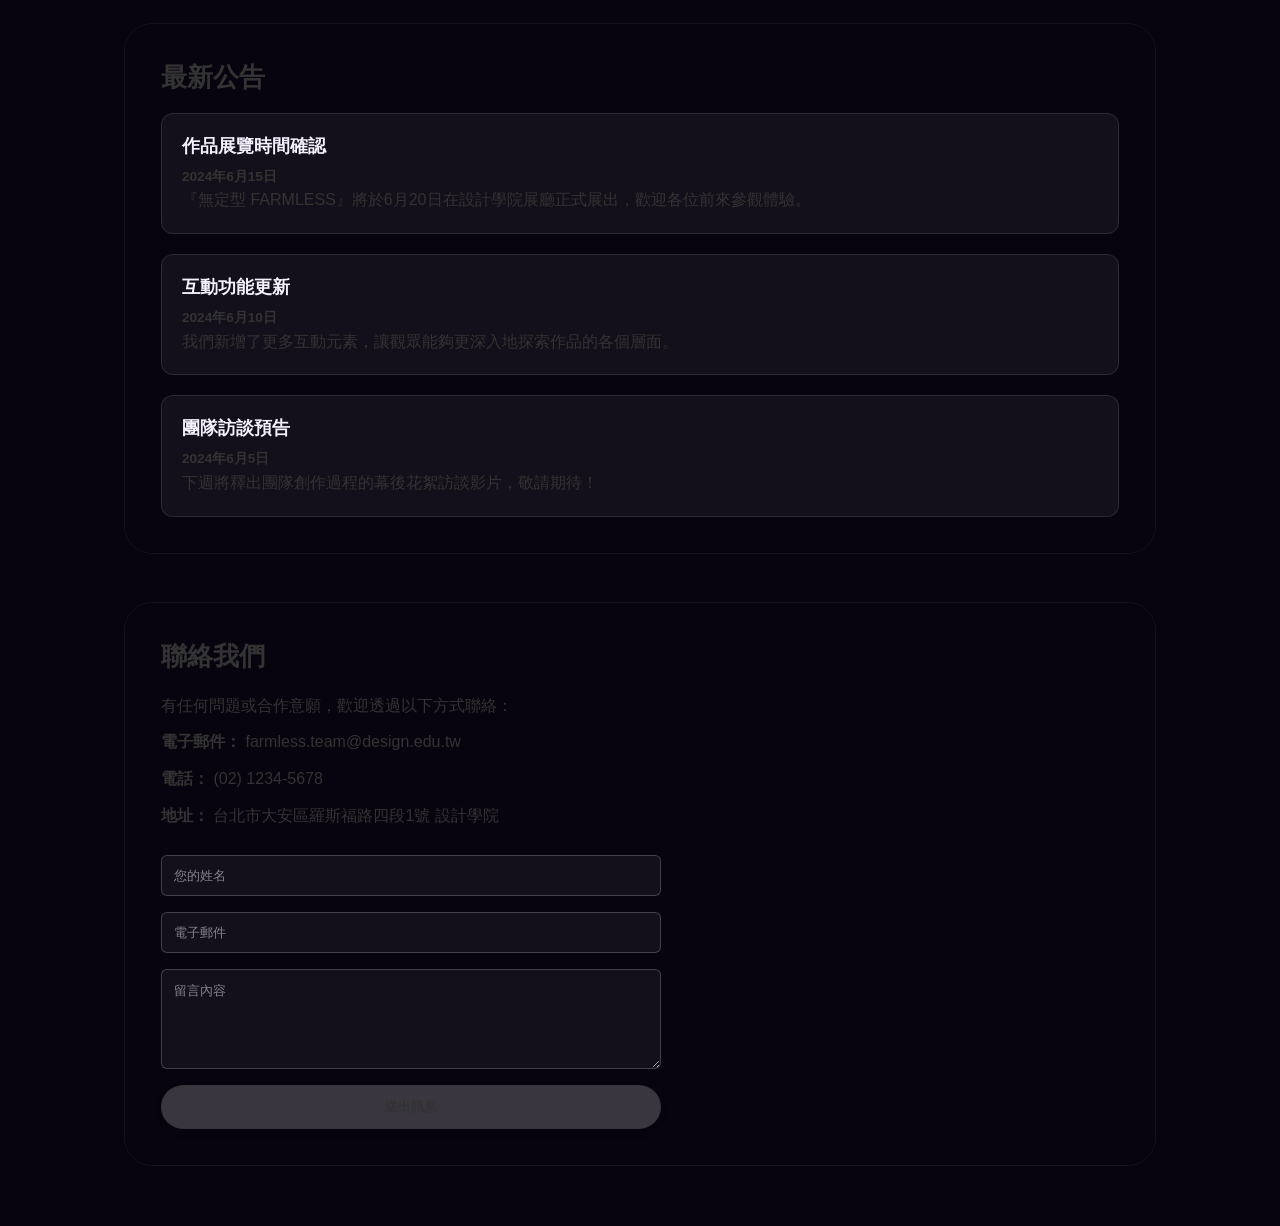
==== commit ea6451a4: "Add files via upload" ====
--- a/index.html
+++ b/index.html
@@ -3,7 +3,7 @@
 <head>
   <meta charset="UTF-8" />
   <meta name="viewport" content="width=device-width, initial-scale=1.0" />
-  <title>無定型 FARMLESS - 畢業製作展覽</title>
+  <title>無定型 FORMLESS - 畢業製作展覽</title>
   <link rel="stylesheet" href="style.css" />
 </head>
 <body>
@@ -11,11 +11,11 @@
   <div class="cursor-glow"></div>
   <nav class="navbar">
     <div class="container">
-      <h1 class="nav-title">無定型 FARMLESS</h1>
+      <h1 class="nav-title">無定型 FORMLESS</h1>
       <ul class="nav-links">
-        <li><a href="index.html" class="active">首頁</a></li>
+        <li><a href="index.html">首頁</a></li>
         <li><a href="about.html">關於我們</a></li>
-        <li><a href="works.html">作品展示</a></li>
+        <li><a href="works.html">展覽作品</a></li>
         <li><a href="team.html">團隊介紹</a></li>
         <li><a href="venue.html">展場資訊</a></li>
         <li><a href="sponsors.html">贊助廠商</a></li>
@@ -27,13 +27,11 @@
   <main class="container">
     <section id="home" class="hero">
       <p class="eyebrow">第19屆靜宜大學大衆傳播學系畢業製作</p>
-      <h1 class="hero-heading" data-text="無定型 FARMLESS">無定型 FARMLESS</h1>
+      <h1 class="hero-heading" data-text="無定型 FORMLESS">無定型 FORMLESS</h1>
       <p class="subtitle">未被定義，在流動中變化成形。</p>
       <div class="buttons">
-        <a href="#works" class="btn btn-primary">查看作品</a>
-        <a href="#team" class="btn btn-secondary">認識團隊</a>
-      </div>
-    </section>
+<a href="#works" class="btn" style="display: inline-block; text-decoration: none; background: rgba(230, 168, 110, 0.75) !important; backdrop-filter: blur(10px) !important; -webkit-backdrop-filter: blur(10px) !important; color: white !important; border: 1px solid rgba(255, 255, 255, 0.3) !important; padding: 10px 0 !important; width: 150px !important; text-align: center !important; border-radius: 50px !important; box-shadow: 0 8px 20px rgba(0, 0, 0, 0.15), inset 0 2px 4px rgba(255, 255, 255, 0.3) !important; cursor: pointer !important; font-weight: bold; margin-right: 15px; transition: 0.3s; font-size: 15px; text-shadow: 0 1px 2px rgba(0,0,0,0.2);">查看作品</a>
+<a href="#team" class="btn" style="display: inline-block; text-decoration: none; background: rgba(255, 255, 255, 0.2) !important; backdrop-filter: blur(10px) !important; -webkit-backdrop-filter: blur(10px) !important; border: 1px solid rgba(51, 51, 51, 0.2) !important; color: #333333 !important; padding: 10px 0 !important; width: 150px !important; text-align: center !important; border-radius: 50px !important; cursor: pointer !important; font-weight: bold; transition: 0.3s; font-size: 15px;">認識團隊</a>    </section>
 
     <!-- 倒計時面板 -->
     <section class="countdown-panel">
--- a/style.css
+++ b/style.css
@@ -1064,7 +1064,30 @@
   .nav-title {
     font-size: 0.95rem;
     margin-right: 16px;
-  }
+    width: 100%;      
+    text-align: center; 
+  }
+
+ 
+ 
+  nav, .nav-container, .nav-links {
+    display: flex !important;
+    flex-wrap: wrap !important; 
+    justify-content: center !important;
+    width: 100% !important;
+    gap: 5px !important;       
+    padding: 10px 5px !important;
+  }
+
+  
+  nav a, .nav-link {
+    display: inline-block !important; 
+    font-size: 12px !important;    
+    padding: 4px 6px !important;  
+    margin: 2px !important;
+    white-space: nowrap !important; 
+  }
+}
 
   .nav-links {
     gap: 8px;
@@ -1076,14 +1099,175 @@
     font-size: 0.85rem;
   }
 
-  .navbar .container {
+/* 修正後的原本樣式 */
+.navbar .container {
     padding: 12px 16px;
-  }
-
+    grid-template-columns: 1fr; /* 把它收進括號裡了 */
+}
+
+.team-grid {
     grid-template-columns: 1fr;
-  }
-  
-  .team-grid {
-    grid-template-columns: 1fr;
-  }
-}
+}
+
+/* =========================================
+   「無定型 FARMLESS」視覺旗艦版
+   線條明顯化 + 煙霧感色塊 (參考 image_95c335.jpg)
+   ========================================= */
+
+body {
+    background: transparent !important; 
+    margin: 0;
+    padding: 0;
+    overflow-x: hidden;
+    position: relative;
+    min-height: 100vh;
+}
+
+/* 1. 底層色塊：調整模糊度，讓形狀變明顯 */
+body::before {
+    content: "";
+    position: fixed;
+    top: -50%;
+    left: -50%;
+    width: 200%;
+    height: 200%;
+    z-index: -999;
+    
+    /* 調整漸層比例，讓顏色集中一點 */
+    background: radial-gradient(circle at 30% 40%, #f5eadd 0%, rgba(245, 234, 221, 0) 40%), /* 米色 */
+                radial-gradient(circle at 70% 60%, #e6a86e 0%, rgba(230, 168, 110, 0) 45%), /* 橘色 */
+                radial-gradient(circle at 40% 70%, #1a1a1a 0%, rgba(26, 26, 26, 0) 50%);    /* 黑色 */
+    
+    background-color: #fdfaf5; /* 參考圖片底部的極淺米色 */
+    filter: blur(40px); /* 降低模糊感，讓色塊形狀變明顯 */
+    animation: smokeFlow 20s ease-in-out infinite;
+}
+
+/* 2. 線條層：模擬圖片中的細曲線 */
+body::after {
+    content: "";
+    position: fixed;
+    top: 0;
+    left: 0;
+    width: 100%;
+    height: 100%;
+    z-index: -998;
+    
+    /* 這裡繪製了兩條明顯的動態曲線 (深墨色與暖橘) */
+    background-image: 
+        url('data:image/svg+xml;utf8,<svg xmlns="http://www.w3.org/2000/svg" width="1200" height="400"><path d="M0,200 C300,50 600,350 1200,200" stroke="%23333333" stroke-width="1.2" fill="none" opacity="0.7"/></svg>'),
+        url('data:image/svg+xml;utf8,<svg xmlns="http://www.w3.org/2000/svg" width="1200" height="400"><path d="M0,150 C400,300 800,0 1200,150" stroke="%23e6a86e" stroke-width="1.2" fill="none" opacity="0.6"/></svg>');
+    
+    background-repeat: repeat-x;
+    background-size: 100% 60%;
+    background-position: center;
+    animation: lineWave 15s linear infinite;
+}
+
+/* --- 動畫設定 --- */
+
+@keyframes smokeFlow {
+    0%, 100% { transform: translate(0, 0) scale(1); }
+    50% { transform: translate(3%, 5%) scale(1.05); }
+}
+
+@keyframes lineWave {
+    from { background-position-x: 0, 0; }
+    to { background-position-x: 1200px, -1200px; }
+}
+
+/* 讓文字在淺色底色下變深，像 LOGO 裡的字一樣 */
+nav a, h1, h2, h3, p, span {
+    color: #333333 !important; /* 統一改為深灰色/黑色 */
+    position: relative;
+    z-index: 10;
+}
+
+/* 透明化原本的深色區塊 */
+section, .hero, .main-content, header, footer, .container, .wrapper {
+    background: transparent !important;
+    background-image: none !important;
+}
+/* --- 修正導覽列亮度：救回上方選單 --- */
+
+header, 
+nav, 
+.navbar {
+    background-color: rgba(253, 250, 245, 0.8) !important; /* 加上半透明的米白色，對齊 LOGO 底色 */
+    backdrop-filter: blur(10px); /* 增加毛玻璃質感，讓它看起來很高階 */
+    box-shadow: 0 2px 10px rgba(0,0,0,0.05); /* 輕微陰影，讓選單跟背景有層次感 */
+}
+
+/* 確保選單裡的文字是清晰的深灰色 */
+nav a, 
+.nav-links a, 
+.logo-text, 
+.navbar-brand {
+    color: #333333 !important;
+    font-weight: 500;
+}
+
+/* 當滑鼠移到選單時，變成品牌橘色 */
+nav a:hover {
+    color: #e6a86e !important;
+}
+
+/* 修正 LOGO 文字顏色 */
+.logo-container h1, 
+.logo-container span {
+    color: #333333 !important;
+}
+/* --- 移除藍色：統一「無定型」視覺風格 --- */
+
+/* --- 最終版：左橘色實心 + 右毛玻璃質感 --- */
+
+/* 1. 左邊按鈕：品牌暖橘色 */
+.btn-primary, 
+button:first-of-type {
+    background-color: #e6a86e !important; /* 品牌暖橘 */
+    color: #ffffff !important;
+    border: none !important;
+    padding: 12px 30px !important;
+    border-radius: 50px !important;
+    box-shadow: 0 4px 15px rgba(230, 168, 110, 0.3) !important;
+    transition: all 0.3s ease !important;
+    cursor: pointer;
+}
+
+.btn-primary:hover, 
+button:first-of-type:hover {
+    background-color: #333333 !important; /* 滑過變深墨色 */
+    transform: translateY(-2px);
+}
+
+/* 2. 右邊按鈕：毛玻璃質感 (Glassmorphism) */
+.btn-secondary, 
+button:last-of-type {
+    background: rgba(255, 255, 255, 0.2) !important; /* 極低透明度白色 */
+    backdrop-filter: blur(10px) !important;        /* 關鍵毛玻璃模糊 */
+    -webkit-backdrop-filter: blur(10px);
+    border: 1px solid rgba(51, 51, 51, 0.3) !important; /* 細緻的深色邊框 */
+    color: #333333 !important;
+    padding: 12px 30px !important;
+    border-radius: 50px !important;
+    transition: all 0.3s ease !important;
+    box-shadow: 0 4px 10px rgba(0, 0, 0, 0.05) !important;
+    cursor: pointer;
+}
+
+.btn-secondary:hover, 
+button:last-of-type:hover {
+    background: rgba(51, 51, 51, 0.1) !important;
+    border-color: #333333 !important;
+    transform: translateY(-2px);
+}
+video {
+  animation: fadeInOut 10s infinite; /* 這裡的秒數要對應你影片的長度 */
+}
+
+@keyframes fadeInOut {
+  0% { opacity: 0; }
+  5% { opacity: 1; }
+  95% { opacity: 1; }
+  100% { opacity: 0; }
+}
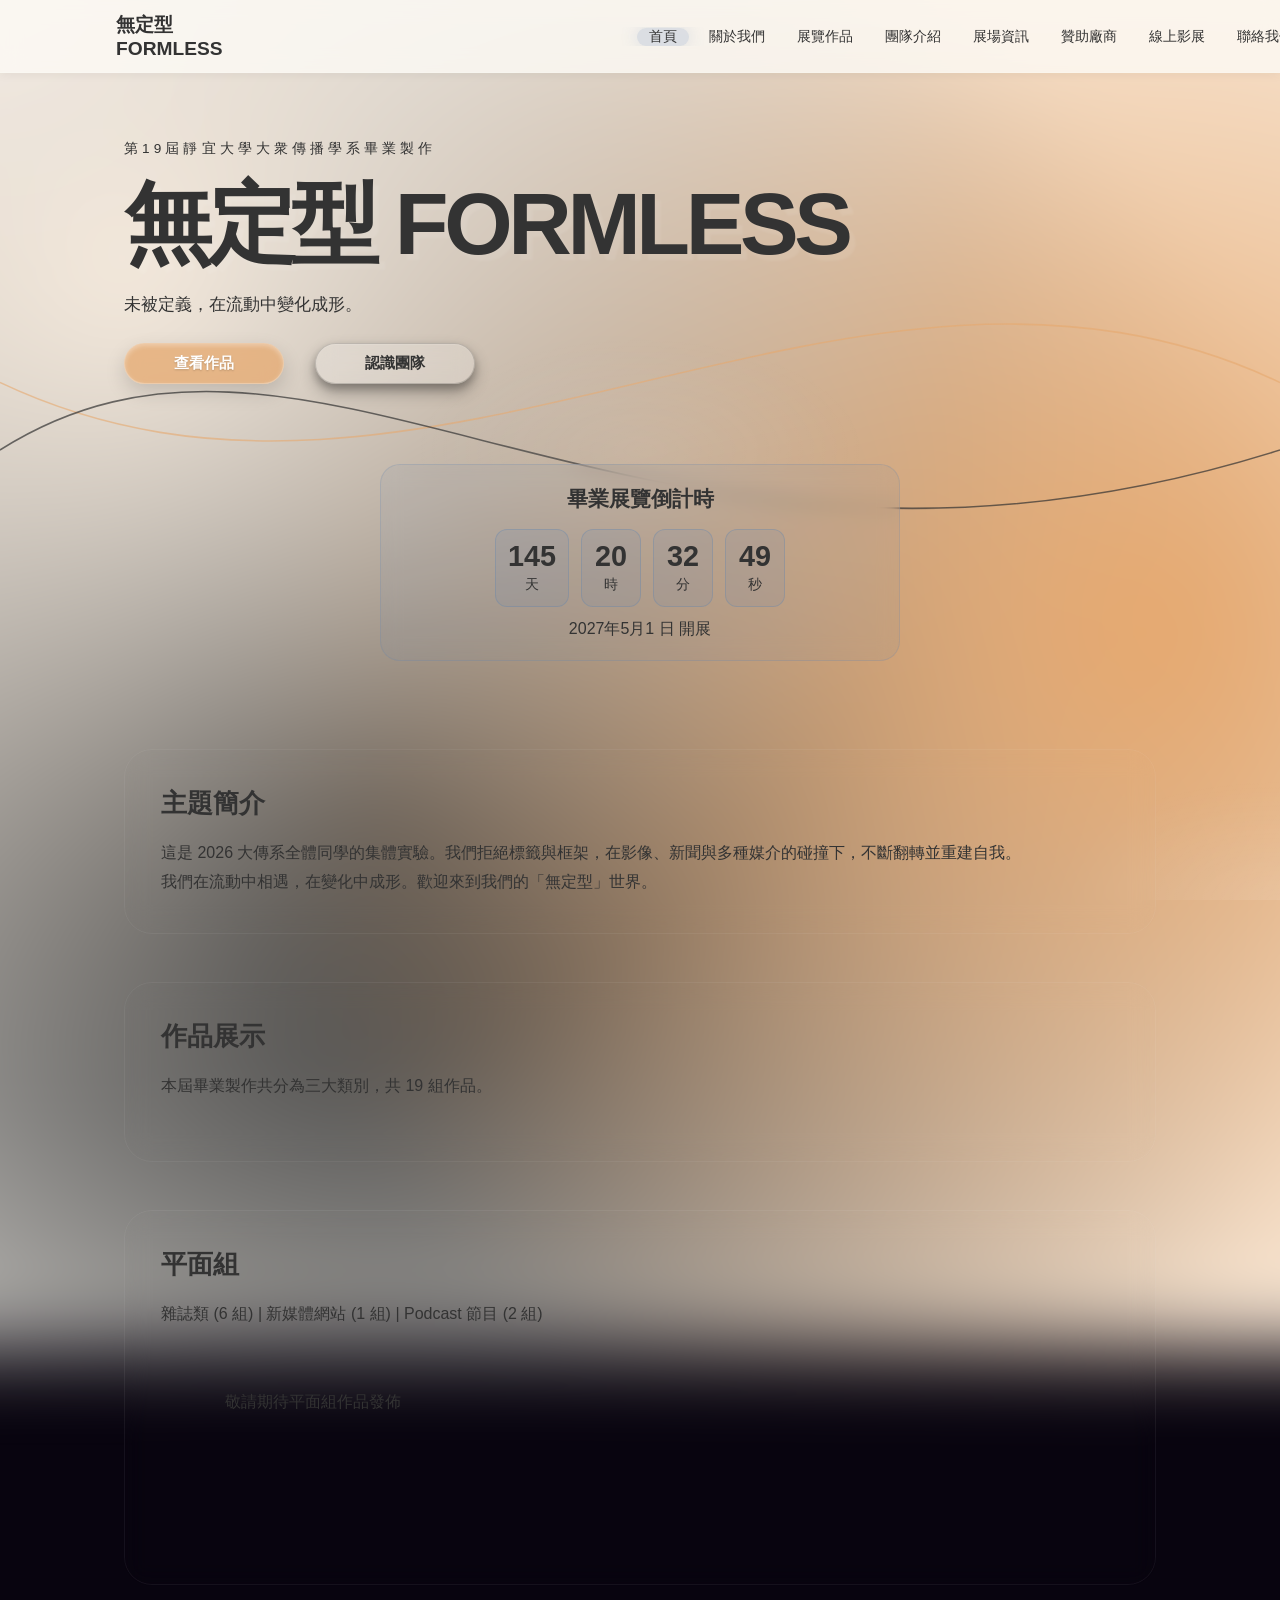
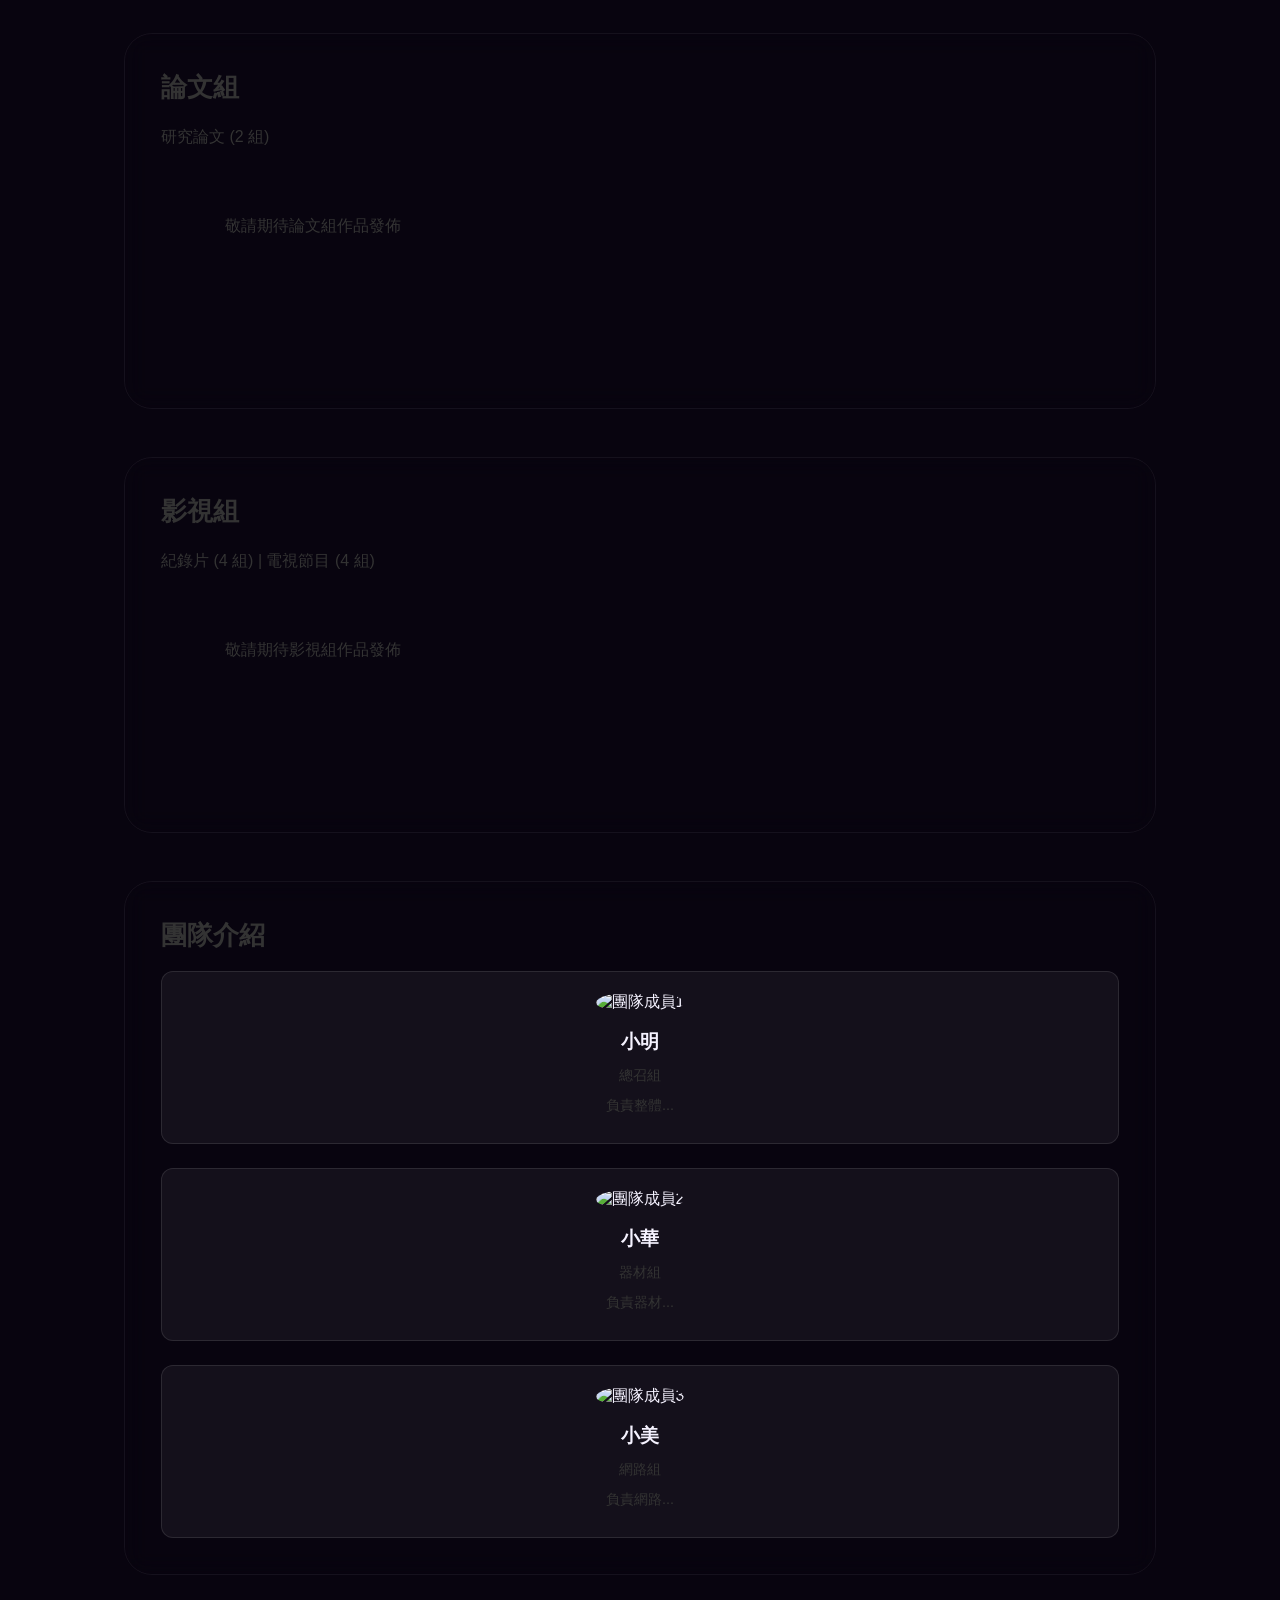
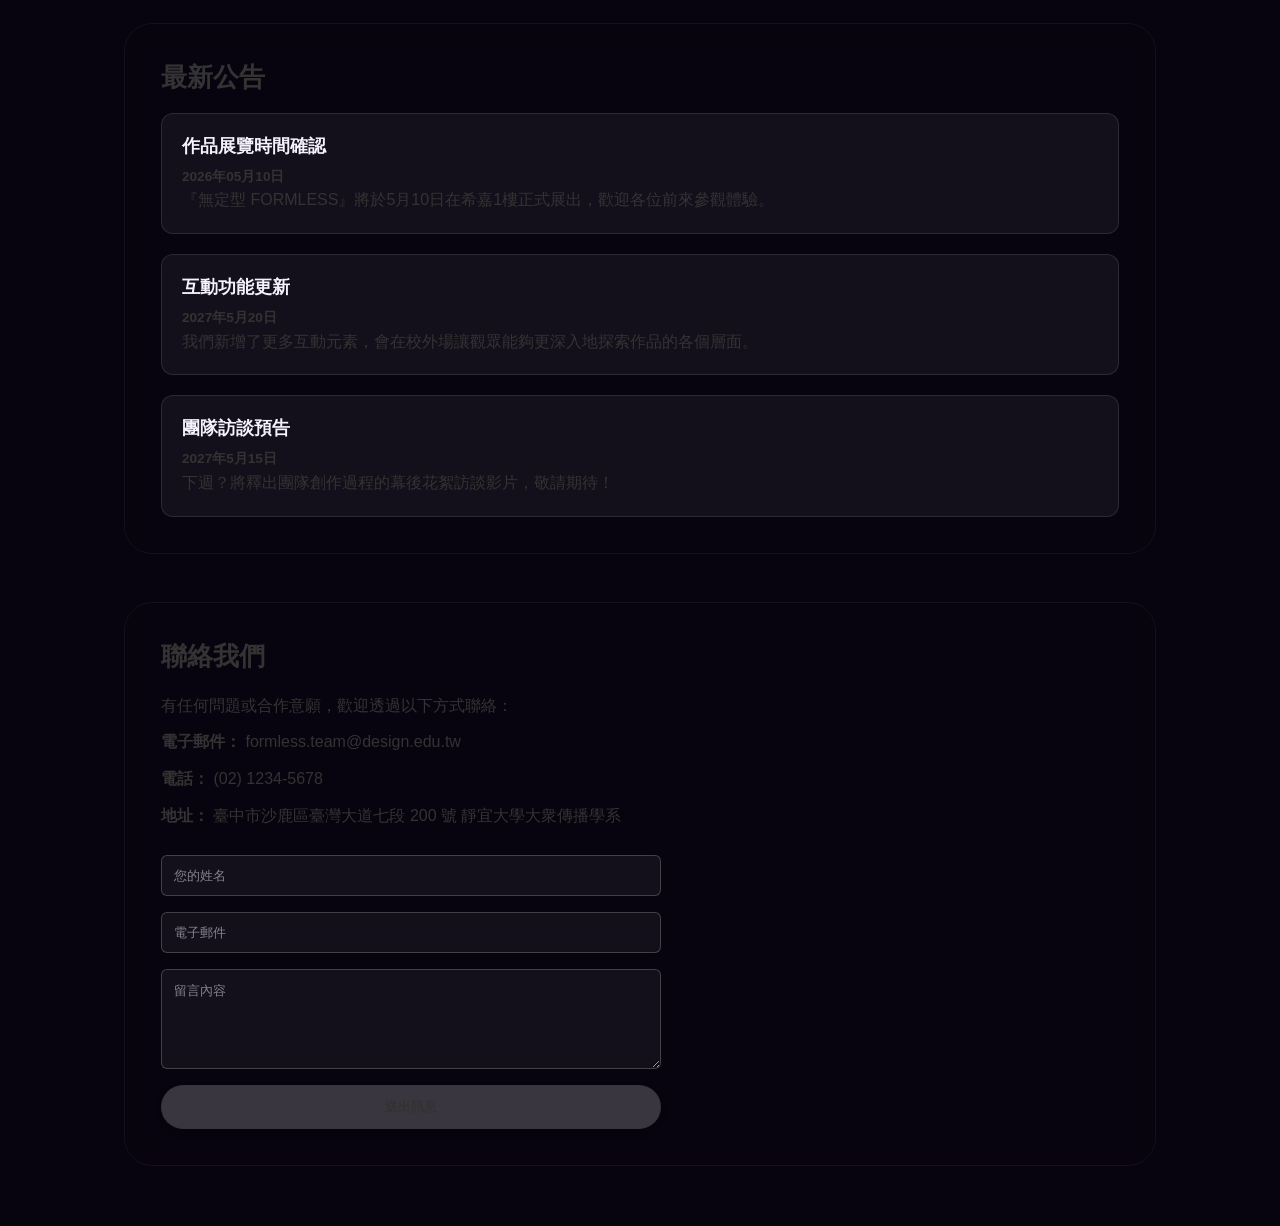
==== commit 76960cbd: "Add files via upload" ====
--- a/index.html
+++ b/index.html
@@ -108,21 +108,21 @@
       <div class="team-grid">
         <div class="team-member">
           <img src="placeholder-member1.jpg" alt="團隊成員1" />
-          <h4>張小明</h4>
-          <p>設計總監</p>
-          <p>負責整體視覺設計與用戶體驗</p>
+          <h4>小明</h4>
+          <p>總召組</p>
+          <p>負責整體...</p>
         </div>
         <div class="team-member">
           <img src="placeholder-member2.jpg" alt="團隊成員2" />
-          <h4>李小華</h4>
-          <p>技術開發</p>
-          <p>負責互動程式開發與動畫實現</p>
+          <h4>小華</h4>
+          <p>器材組</p>
+          <p>負責器材...</p>
         </div>
         <div class="team-member">
           <img src="placeholder-member3.jpg" alt="團隊成員3" />
-          <h4>王小美</h4>
-          <p>內容策劃</p>
-          <p>負責故事敘述與概念發展</p>
+          <h4>小美</h4>
+          <p>網路組</p>
+          <p>負責網路...</p>
         </div>
       </div>
     </section>
@@ -132,18 +132,18 @@
       <div class="news-list">
         <article class="news-item">
           <h4>作品展覽時間確認</h4>
-          <p class="news-date">2024年6月15日</p>
-          <p>『無定型 FARMLESS』將於6月20日在設計學院展廳正式展出，歡迎各位前來參觀體驗。</p>
+          <p class="news-date">2026年05月10日</p>
+          <p>『無定型 FORMLESS』將於5月10日在希嘉1樓正式展出，歡迎各位前來參觀體驗。</p>
         </article>
         <article class="news-item">
           <h4>互動功能更新</h4>
-          <p class="news-date">2024年6月10日</p>
-          <p>我們新增了更多互動元素，讓觀眾能夠更深入地探索作品的各個層面。</p>
+          <p class="news-date">2027年5月20日</p>
+          <p>我們新增了更多互動元素，會在校外場讓觀眾能夠更深入地探索作品的各個層面。</p>
         </article>
         <article class="news-item">
           <h4>團隊訪談預告</h4>
-          <p class="news-date">2024年6月5日</p>
-          <p>下週將釋出團隊創作過程的幕後花絮訪談影片，敬請期待！</p>
+          <p class="news-date">2027年5月15日</p>
+          <p>下週？將釋出團隊創作過程的幕後花絮訪談影片，敬請期待！</p>
         </article>
       </div>
     </section>
@@ -152,9 +152,9 @@
       <h2>聯絡我們</h2>
       <p>有任何問題或合作意願，歡迎透過以下方式聯絡：</p>
       <div class="contact-info">
-        <p><strong>電子郵件：</strong> farmless.team@design.edu.tw</p>
+        <p><strong>電子郵件：</strong> formless.team@design.edu.tw</p>
         <p><strong>電話：</strong> (02) 1234-5678</p>
-        <p><strong>地址：</strong> 台北市大安區羅斯福路四段1號 設計學院</p>
+        <p><strong>地址：</strong> 臺中市沙鹿區臺灣大道七段 200 號 靜宜大學大衆傳播學系</p>
       </div>
       <form class="contact-form">
         <input type="text" placeholder="您的姓名" required>
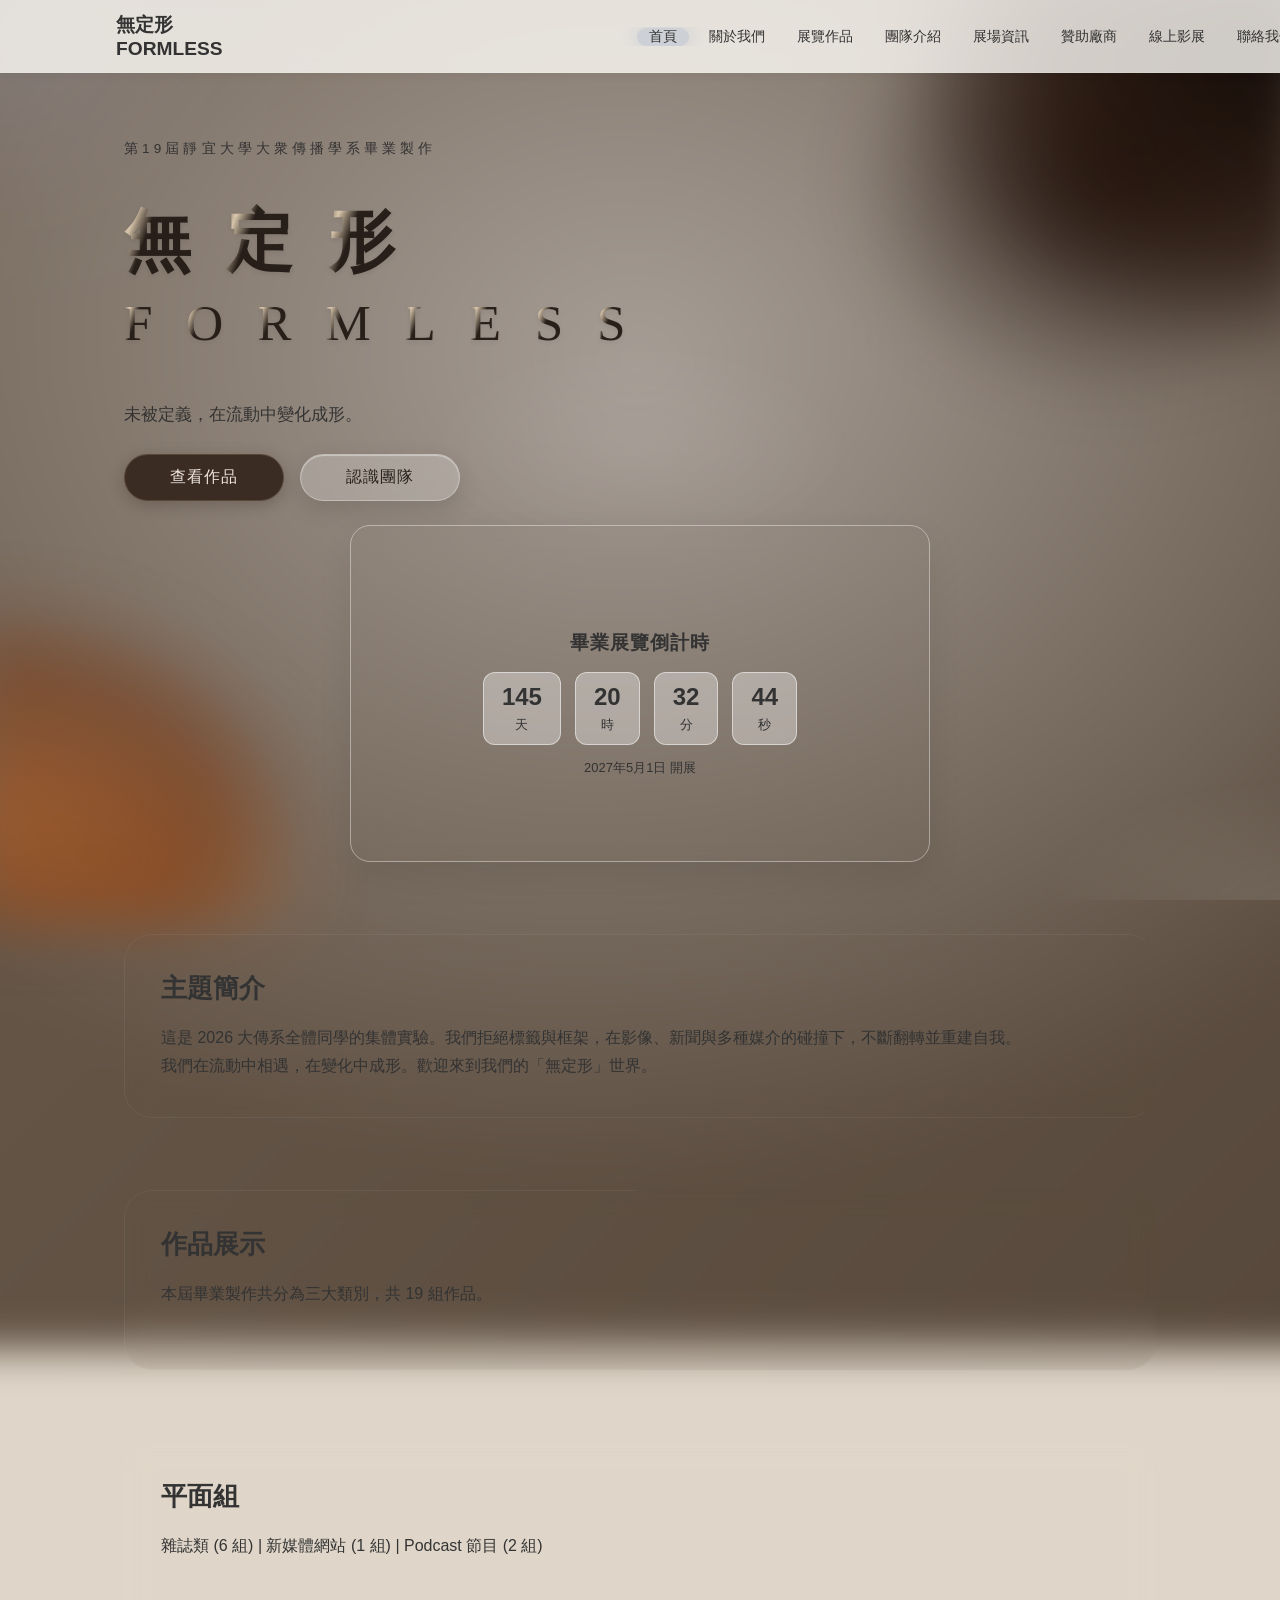
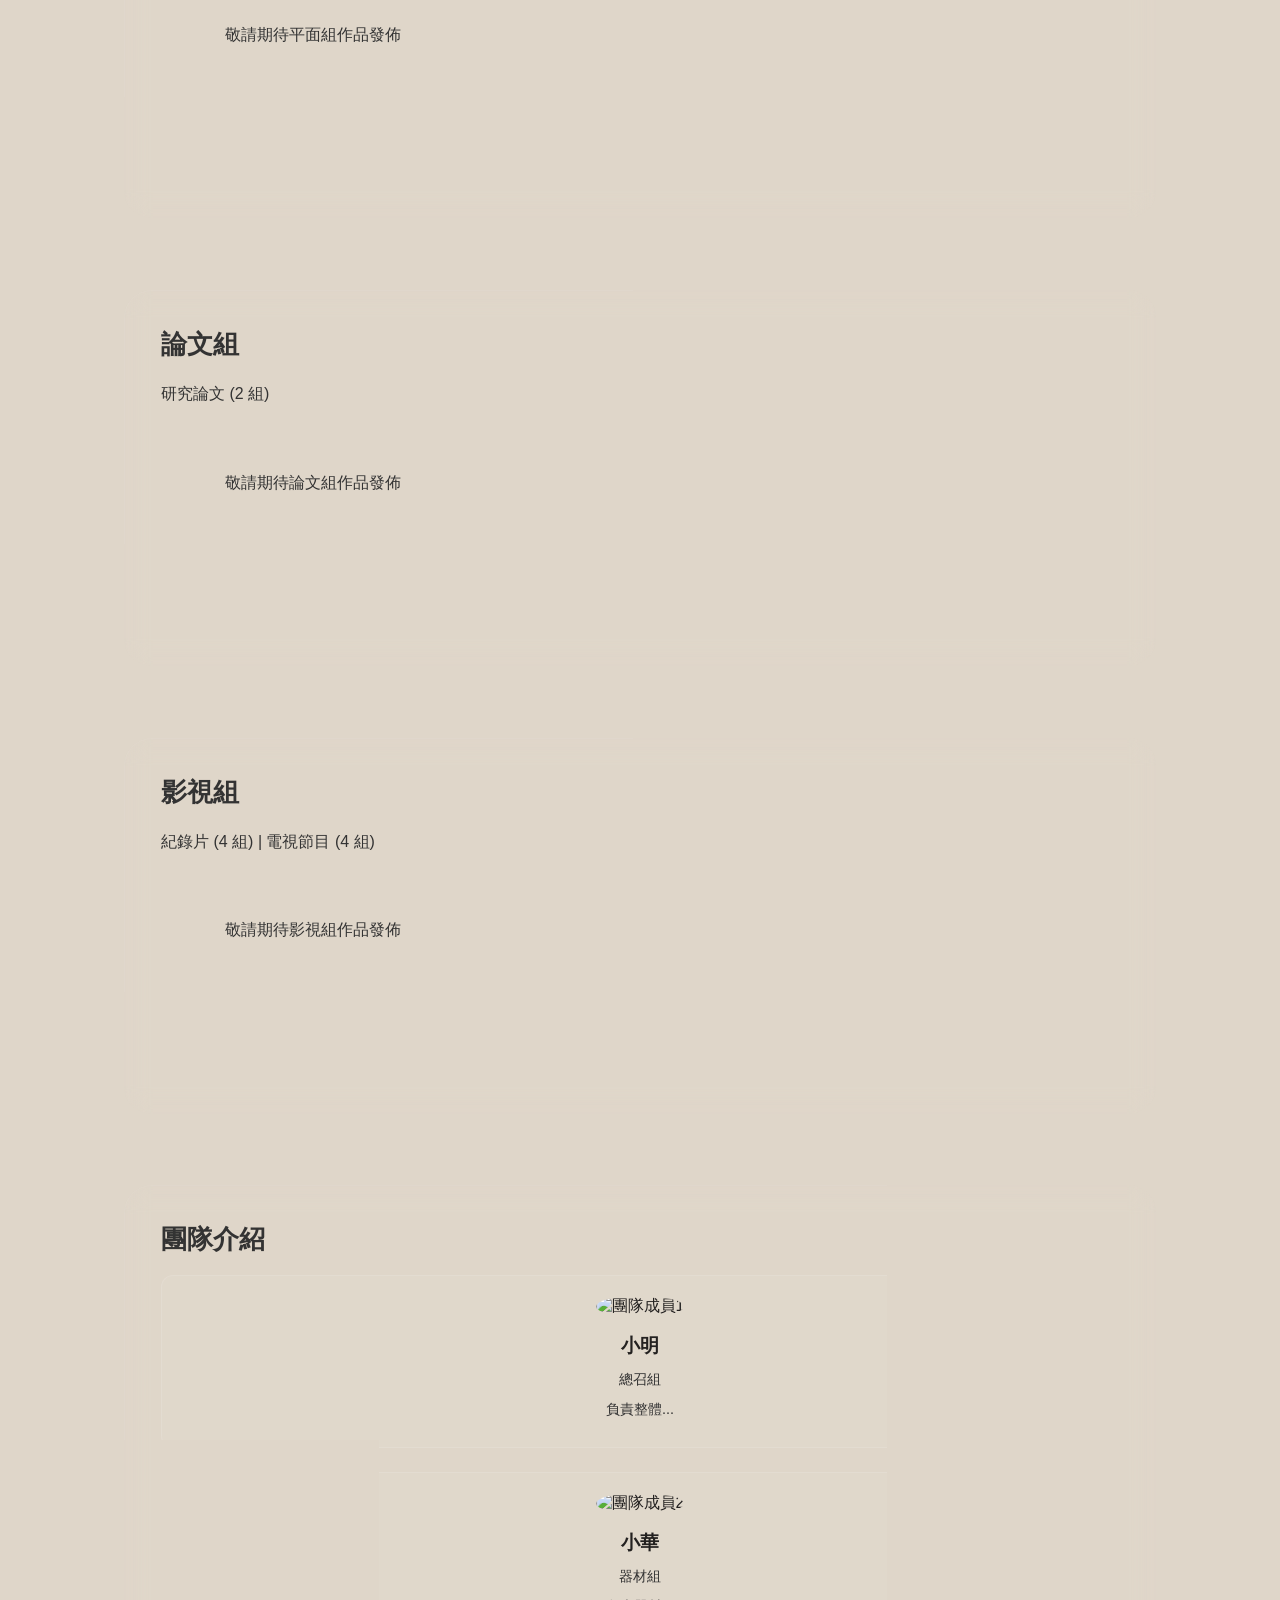
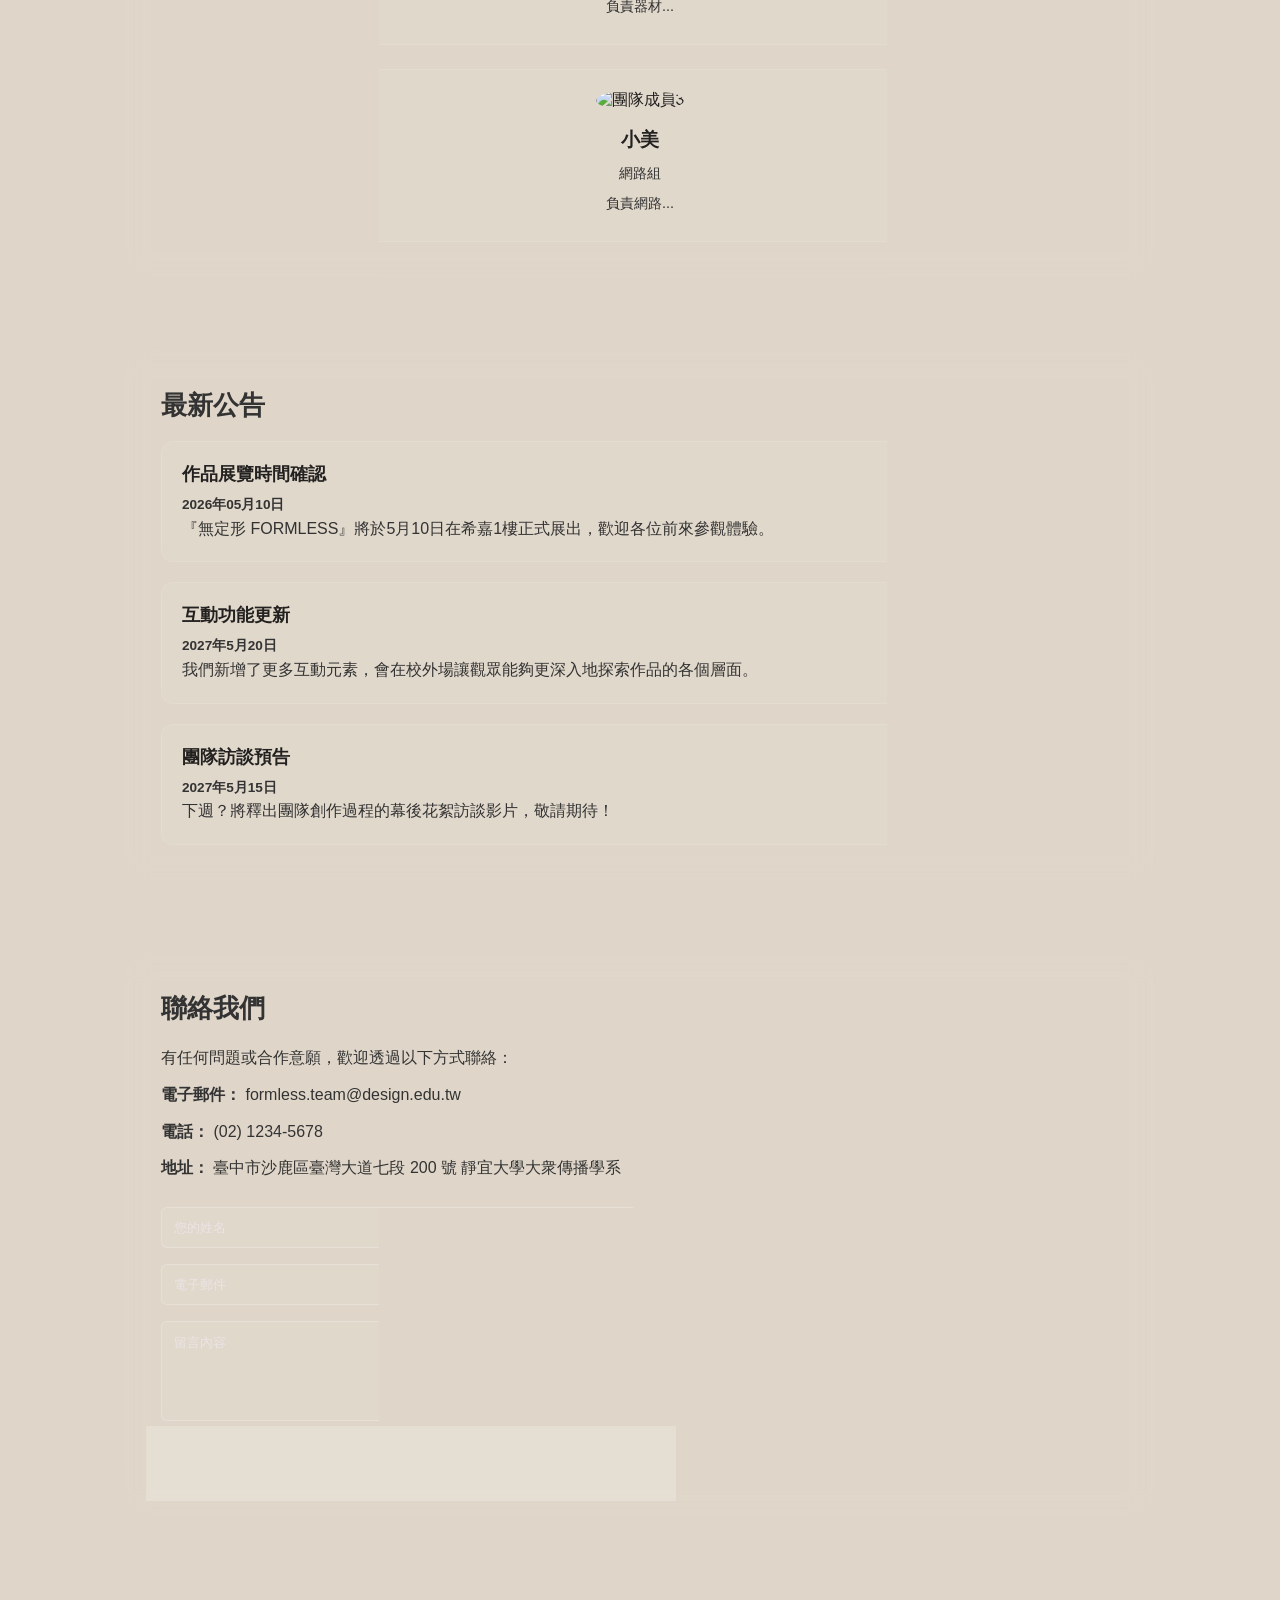
==== commit 46deee2f: "Add files via upload" ====
--- a/index.html
+++ b/index.html
@@ -3,7 +3,7 @@
 <head>
   <meta charset="UTF-8" />
   <meta name="viewport" content="width=device-width, initial-scale=1.0" />
-  <title>無定型 FORMLESS - 畢業製作展覽</title>
+  <title>無定形 FORMLESS - 畢業製作展覽</title>
   <link rel="stylesheet" href="style.css" />
 </head>
 <body>
@@ -11,7 +11,7 @@
   <div class="cursor-glow"></div>
   <nav class="navbar">
     <div class="container">
-      <h1 class="nav-title">無定型 FORMLESS</h1>
+      <h1 class="nav-title">無定形 FORMLESS</h1>
       <ul class="nav-links">
         <li><a href="index.html">首頁</a></li>
         <li><a href="about.html">關於我們</a></li>
@@ -27,42 +27,64 @@
   <main class="container">
     <section id="home" class="hero">
       <p class="eyebrow">第19屆靜宜大學大衆傳播學系畢業製作</p>
-      <h1 class="hero-heading" data-text="無定型 FORMLESS">無定型 FORMLESS</h1>
+   <h1 class="hero-heading">
+    
+    <!-- 中文 無定形 -->
+    <span class="zh-text">
+        <span style="--i:1">無</span>
+        <span style="--i:2">定</span>
+        <span style="--i:3">形</span>
+    </span>
+    <!-- 英文 FORMLESS -->
+    <span class="eng-text">
+        <span style="--i:1">F</span>
+        <span style="--i:2">O</span>
+        <span style="--i:3">R</span>
+        <span style="--i:4">M</span>
+        <span style="--i:5">L</span>
+        <span style="--i:6">E</span>
+        <span style="--i:7">S</span>
+        <span style="--i:8">S</span>
+    </span>
+
+</h1>
+
+</h1>
       <p class="subtitle">未被定義，在流動中變化成形。</p>
-      <div class="buttons">
-<a href="#works" class="btn" style="display: inline-block; text-decoration: none; background: rgba(230, 168, 110, 0.75) !important; backdrop-filter: blur(10px) !important; -webkit-backdrop-filter: blur(10px) !important; color: white !important; border: 1px solid rgba(255, 255, 255, 0.3) !important; padding: 10px 0 !important; width: 150px !important; text-align: center !important; border-radius: 50px !important; box-shadow: 0 8px 20px rgba(0, 0, 0, 0.15), inset 0 2px 4px rgba(255, 255, 255, 0.3) !important; cursor: pointer !important; font-weight: bold; margin-right: 15px; transition: 0.3s; font-size: 15px; text-shadow: 0 1px 2px rgba(0,0,0,0.2);">查看作品</a>
-<a href="#team" class="btn" style="display: inline-block; text-decoration: none; background: rgba(255, 255, 255, 0.2) !important; backdrop-filter: blur(10px) !important; -webkit-backdrop-filter: blur(10px) !important; border: 1px solid rgba(51, 51, 51, 0.2) !important; color: #333333 !important; padding: 10px 0 !important; width: 150px !important; text-align: center !important; border-radius: 50px !important; cursor: pointer !important; font-weight: bold; transition: 0.3s; font-size: 15px;">認識團隊</a>    </section>
+   <div class="buttons" style="display: flex; gap: 16px; align-items: center;">
+<a href="#works" class="btn" style="display: inline-flex; align-items: center; justify-content: center; text-decoration: none; background: linear-gradient(135deg, rgba(68, 52, 42, 0.85) 0%, rgba(45, 34, 27, 0.95) 100%); backdrop-filter: blur(16px); -webkit-backdrop-filter: blur(16px); color: #F8F2EC; border: 1.5px solid rgba(255, 220, 190, 0.4); border-radius: 30px; padding: 12px 32px; box-shadow: inset 0 2px 3px rgba(255, 255, 255, 0.5), inset 0 -3px 4px rgba(0, 0, 0, 0.6), 0 12px 30px rgba(15, 8, 5, 0.5); font-weight: 500; letter-spacing: 0.05em;">查看作品</a>    <a href="#team" class="btn" style="display: inline-flex; align-items: center; justify-content: center; text-decoration: none; background: rgba(255, 255, 255, 0.22); backdrop-filter: blur(12px); -webkit-backdrop-filter: blur(12px); color: #2B231D; border: 1px solid rgba(255, 255, 255, 0.3); border-radius: 30px; padding: 12px 32px; box-shadow: 0 8px 25px rgba(0, 0, 0, 0.12), inset 0 1px 1px rgba(255, 255, 255, 0.4); font-weight: 500; letter-spacing: 0.05em;">認識團隊</a>
+</div>
 
-    <!-- 倒計時面板 -->
-    <section class="countdown-panel">
-      <div class="countdown-container">
-        <h2>畢業展覽倒計時</h2>
-        <div class="countdown-timer" id="countdown">
-          <div class="time-unit">
-            <span class="time-value" id="days">00</span>
-            <span class="time-label">天</span>
-          </div>
-          <div class="time-unit">
-            <span class="time-value" id="hours">00</span>
-            <span class="time-label">時</span>
-          </div>
-          <div class="time-unit">
-            <span class="time-value" id="minutes">00</span>
-            <span class="time-label">分</span>
-          </div>
-          <div class="time-unit">
-            <span class="time-value" id="seconds">00</span>
-            <span class="time-label">秒</span>
-          </div>
+<!-- 倒計時面板 -->
+    <section class="countdown-panel" style="background: rgba(255, 255, 255, 0.2); border: 1px solid rgba(255, 255, 255, 0.4); backdrop-filter: blur(14px); -webkit-backdrop-filter: blur(14px); border-radius: 20px; padding: 24px 36px; width: 100%; max-width: 580px; margin: 0 auto; box-shadow: 0 15px 35px rgba(0, 0, 0, 0.08); text-align: center;">
+        <div class="countdown container">
+            <h2 style="color: #3A2C23; margin: 0 0 16px 0; font-size: 19px; font-weight: 600; letter-spacing: 0.05em;">畢業展覽倒計時</h2>
+            <div class="countdown-timer" id="countdown" style="display: flex; gap: 14px; justify-content: center; align-items: center;">
+                <div class="time-unit" style="background: rgba(255, 255, 255, 0.35); border: 1px solid rgba(255, 255, 255, 0.5); backdrop-filter: blur(8px); -webkit-backdrop-filter: blur(8px); border-radius: 12px; padding: 10px 18px; min-width: 64px; text-align: center;">
+                    <span class="time-value" id="days" style="color: #2B231D; font-weight: bold; font-size: 24px; display: block; line-height: 1.2;">00</span>
+                    <span class="time-label" style="color: #4A3D35; font-size: 13px; display: block; margin-top: 4px;">天</span>
+                </div>
+                <div class="time-unit" style="background: rgba(255, 255, 255, 0.35); border: 1px solid rgba(255, 255, 255, 0.5); backdrop-filter: blur(8px); -webkit-backdrop-filter: blur(8px); border-radius: 12px; padding: 10px 18px; min-width: 64px; text-align: center;">
+                    <span class="time-value" id="hours" style="color: #2B231D; font-weight: bold; font-size: 24px; display: block; line-height: 1.2;">00</span>
+                    <span class="time-label" style="color: #4A3D35; font-size: 13px; display: block; margin-top: 4px;">時</span>
+                </div>
+                <div class="time-unit" style="background: rgba(255, 255, 255, 0.35); border: 1px solid rgba(255, 255, 255, 0.5); backdrop-filter: blur(8px); -webkit-backdrop-filter: blur(8px); border-radius: 12px; padding: 10px 18px; min-width: 64px; text-align: center;">
+                    <span class="time-value" id="minutes" style="color: #2B231D; font-weight: bold; font-size: 24px; display: block; line-height: 1.2;">00</span>
+                    <span class="time-label" style="color: #4A3D35; font-size: 13px; display: block; margin-top: 4px;">分</span>
+                </div>
+                <div class="time-unit" style="background: rgba(255, 255, 255, 0.35); border: 1px solid rgba(255, 255, 255, 0.5); backdrop-filter: blur(8px); -webkit-backdrop-filter: blur(8px); border-radius: 12px; padding: 10px 18px; min-width: 64px; text-align: center;">
+                    <span class="time-value" id="seconds" style="color: #2B231D; font-weight: bold; font-size: 24px; display: block; line-height: 1.2;">00</span>
+                    <span class="time-label" style="color: #4A3D35; font-size: 13px; display: block; margin-top: 4px;">秒</span>
+                </div>
+            </div>
+            <p class="countdown-date" style="color: #4A3D35; margin: 14px 0 0 0; font-size: 13px;">2027年5月1日 開展</p>
         </div>
-        <p class="countdown-date">2027年5月1 日 開展</p>
-      </div>
     </section>
-
+                
     <section id="about" class="panel">
       <h2>主題簡介</h2>
       <p>這是 2026 大傳系全體同學的集體實驗。我們拒絕標籤與框架，在影像、新聞與多種媒介的碰撞下，不斷翻轉並重建自我。</p>
-      <p>我們在流動中相遇，在變化中成形。歡迎來到我們的「無定型」世界。</p>
+      <p>我們在流動中相遇，在變化中成形。歡迎來到我們的「無定形」世界。</p>
       <p></p>
       <p></p>
       <p></p>
@@ -133,7 +155,7 @@
         <article class="news-item">
           <h4>作品展覽時間確認</h4>
           <p class="news-date">2026年05月10日</p>
-          <p>『無定型 FORMLESS』將於5月10日在希嘉1樓正式展出，歡迎各位前來參觀體驗。</p>
+          <p>『無定形 FORMLESS』將於5月10日在希嘉1樓正式展出，歡迎各位前來參觀體驗。</p>
         </article>
         <article class="news-item">
           <h4>互動功能更新</h4>
--- a/style.css
+++ b/style.css
@@ -1,8 +1,8 @@
 :root {
   color-scheme: dark;
   font-family: "Noto Sans TC", "Segoe UI", sans-serif;
-  background: #08040f;
-  color: #f5f2ff;
+  background: #DFD6C9;
+  color: #232120;
 }
 
 * {
@@ -1125,45 +1125,100 @@
 
 /* 1. 底層色塊：調整模糊度，讓形狀變明顯 */
 body::before {
-    content: "";
+content: "";
     position: fixed;
     top: -50%;
     left: -50%;
     width: 200%;
     height: 200%;
     z-index: -999;
-    
-    /* 調整漸層比例，讓顏色集中一點 */
-    background: radial-gradient(circle at 30% 40%, #f5eadd 0%, rgba(245, 234, 221, 0) 40%), /* 米色 */
-                radial-gradient(circle at 70% 60%, #e6a86e 0%, rgba(230, 168, 110, 0) 45%), /* 橘色 */
-                radial-gradient(circle at 40% 70%, #1a1a1a 0%, rgba(26, 26, 26, 0) 50%);    /* 黑色 */
-    
-    background-color: #fdfaf5; /* 參考圖片底部的極淺米色 */
-    filter: blur(40px); /* 降低模糊感，讓色塊形狀變明顯 */
+
+    /* 濃郁深沉的暗棕色基底光影 (徹底壓暗，絕不發白發淺) */
+    background: 
+        radial-gradient(ellipse 60% 70% at 50% 45%, rgba(246, 245, 245, 0.45) 0%, transparent 65%),
+        linear-gradient(135deg, #706153 0%, #635446 50%, #524437 100%);
+
+    background-color: #635446 !important; /* 沉穩濃郁的高級暗棕底色 */
+    filter: blur(20px);
     animation: smokeFlow 20s ease-in-out infinite;
 }
 
 /* 2. 線條層：模擬圖片中的細曲線 */
 body::after {
-    content: "";
+   content: "";
     position: fixed;
-    top: 0;
-    left: 0;
-    width: 100%;
-    height: 100%;
+    top: -30px;
+    left: -30px;
+    right: -30px;
+    bottom: -30px;
     z-index: -998;
-    
-    /* 這裡繪製了兩條明顯的動態曲線 (深墨色與暖橘) */
+    pointer-events: none;
+
+    /* 大光圈焦外羽化景深 */
     background-image: 
-        url('data:image/svg+xml;utf8,<svg xmlns="http://www.w3.org/2000/svg" width="1200" height="400"><path d="M0,200 C300,50 600,350 1200,200" stroke="%23333333" stroke-width="1.2" fill="none" opacity="0.7"/></svg>'),
-        url('data:image/svg+xml;utf8,<svg xmlns="http://www.w3.org/2000/svg" width="1200" height="400"><path d="M0,150 C400,300 800,0 1200,150" stroke="%23e6a86e" stroke-width="1.2" fill="none" opacity="0.6"/></svg>');
-    
-    background-repeat: repeat-x;
-    background-size: 100% 60%;
-    background-position: center;
-    animation: lineWave 15s linear infinite;
-}
-
+        /* 1. 右下角：深沉濃郁的焦外黑棕葉影 */
+        radial-gradient(ellipse 520px 420px at 98% 8%, rgba(18, 10, 6, 0.95) 0%, rgba(35, 18, 10, 0.75) 45%, transparent 75%),
+        radial-gradient(ellipse 380px 320px at 85% 22%, rgba(28, 14, 8, 0.85) 0%, transparent 70%),
+        
+        /* 2. 左下角：溫暖優雅的焦外暖橘棕落葉景深 */
+        radial-gradient(ellipse 420px 300px at 2% 88%, rgba(160, 90, 42, 0.85) 0%, rgba(120, 60, 25, 0.6) 50%, transparent 75%),
+        radial-gradient(ellipse 280px 240px at 12% 95%, rgba(180, 105, 48, 0.75) 0%, transparent 70%),
+
+        
+
+        /* 3. 右上角：微弱的枝葉焦外暗角影 */
+        radial-gradient(ellipse 320px 220px at 95% 5%, rgba(45, 25, 15, 0.65) 0%, transparent 70%);
+      
+        
+    background-repeat: no-repeat;
+    background-size: 100% 100%;
+    filter: blur(28px);
+
+    /* 直接對 background-position 播放慢速小範圍浮動 */
+    animation: flameFlicker 4s ease-in-out infinite;
+}
+
+/* 直接改變背景定位座標，徹底突破 GPU 凍結問題 */
+@keyframes bgFloatMove {
+   0%   { opacity: 1; }
+    20%  { opacity: 0.85; }
+    35%  { opacity: 1; }
+    55%  { opacity: 0.9; }
+    75%  { opacity: 0.8; }
+    100% { opacity: 1; }
+}
+
+/* 輕微晃動與呼吸感，小範圍飄移約 15px */
+@keyframes forceSway {
+    0% {
+        opacity: 0.92;
+        margin-top: 0px;
+        margin-left: 0px;
+    }
+    50% {
+        opacity: 1;
+        margin-top: -12px;
+        margin-left: -10px;
+    }
+    100% {
+        opacity: 0.88;
+        margin-top: -6px;
+        margin-left: 12px;
+    }
+}
+
+/* 小範圍微風晃動與呼吸感 Keyframes */
+@keyframes subtleBokehSway {
+    0% {
+        transform: translate(0, 0) scale(1);
+    }
+    50% {
+        transform: translate(-12px, -8px) scale(1.02); /* 微幅向左上漂移 12px、微放 1.02 倍 */
+    }
+    100% {
+        transform: translate(10px, -15px) scale(0.99); /* 微幅向右上漂移 10px */
+    }
+}
 /* --- 動畫設定 --- */
 
 @keyframes smokeFlow {
@@ -1270,4 +1325,155 @@
   5% { opacity: 1; }
   95% { opacity: 1; }
   100% { opacity: 0; }
-}+}
+
+/* =========================================
+   「無定形 FORMLESS」古典典雅字體與上下排版
+   ========================================= */
+
+/* 引入 Google 高級襯線字體 */
+@import url('https://fonts.googleapis.com/css2?family=Cinzel:wght@500;600&family=Noto+Serif+TC:wght@600;700&display=swap');
+
+.hero-heading {
+    display: flex !important;
+    flex-direction: column !important; /* 強制上下分行 */
+    align-items: flex-start !important; /* 靠左對齊 */
+    gap: 12px !important;               /* 英文與中文之間的間距 */
+    margin: 20px 0 25px 0 !important;
+}
+
+/* 移除原本可能有的偽元素文字疊影效果 */
+.hero-heading::before,
+.hero-heading::after {
+    display: none !important;
+}
+
+/* 上層英文：FORMLESS */
+.hero-heading .eng-text {
+    font-family: 'Cinzel', 'Times New Roman', serif !important;
+    font-size: 3.0rem !important;
+    font-weight: 500 !important;
+    letter-spacing: 0.30em !important; /* 寬字距高級感 */
+    color: #2B231D !important;
+    line-height: 1.1 !important;
+    text-shadow: 0 2px 5px rgba(0, 0, 0, 0.08) !important;
+}
+
+/* 下層中文：無定形 */
+.hero-heading .zh-text {
+    font-family: 'Noto Serif TC', 'Source Han Serif TC', 'PMingLiU', serif !important;
+    font-size: 5.0rem !important;
+    font-weight: 700 !important;
+    letter-spacing: 0.20em !important; /* 中文字距拉開 */
+    color: #221B16 !important;
+    line-height: 1.2 !important;
+    text-shadow: 0 2px 5px rgba(0, 0, 0, 0.08) !important;
+}
+/* =========================================
+   「無定型 FARMLESS」選項一：位置固定 + 溫暖流光掃過 (Shimmer Sweep)
+   ========================================= */
+
+@import url('https://fonts.googleapis.com/css2?family=Cinzel:wght@500;600&family=Noto+Serif+TC:wght@600;700&display=swap');
+
+.hero-heading {
+    display: flex !important;
+    flex-direction: column !important;
+    align-items: flex-start !important;
+    gap: 12px !important;
+    margin: 20px 0 25px 0 !important;
+}
+
+.hero-heading .eng-text,
+.hero-heading .zh-text {
+    display: flex !important;
+    align-items: center !important;
+}
+
+/* 基礎字體樣式與漸層背景設置 */
+.hero-heading .eng-text span,
+.hero-heading .zh-text span {
+    display: inline-block;
+    position: relative;
+    
+    /* 利用背景漸層與 background-clip 打造流光 */
+    background: linear-gradient(
+        110deg,
+        #2A211B 0%,
+        #2A211B 40%,
+        #E3D0B5 50%,
+        #2A211B 60%,
+        #2A211B 100%
+    );
+    background-size: 200% 100%;
+    -webkit-background-clip: text;
+    -webkit-text-fill-color: transparent;
+    
+    /* 1.4秒入場，入場完後開啟流光掃過 */
+    animation: 
+        shimmerIn 1.2s ease-out forwards,
+        shimmerSweep 6s ease-in-out infinite;
+}
+
+/* 英文獨立設定 */
+.hero-heading .eng-text span {
+    font-family: 'Cinzel', 'Times New Roman', serif !important;
+    font-size: 3.2rem !important;
+    font-weight: 500 !important;
+    margin-right: 0.38em;
+    animation-delay: calc(var(--i) * 0.08s), calc(1.2s + (var(--i) * 0.15s));
+}
+
+/* 中文獨立設定 */
+.hero-heading .zh-text span {
+    font-family: 'Noto Serif TC', 'Source Han Serif TC', serif !important;
+    font-size: 4.2rem !important;
+    font-weight: 700 !important;
+    margin-right: 0.28em;
+    animation-delay: calc(0.4s + (var(--i) * 0.12s)), calc(1.6s + (var(--i) * 0.25s));
+}
+
+/* 入場：漸變顯現（位置保持原位） */
+@keyframes shimmerIn {
+    0% {
+        opacity: 0;
+        filter: blur(10px);
+        background-position: 100% 0;
+    }
+    100% {
+        opacity: 1;
+        filter: blur(0px);
+        background-position: 100% 0;
+    }
+}
+
+/* 持續流光：漸層背景橫向移動，文字位置完全不動 */
+@keyframes shimmerSweep {
+    0% {
+        background-position: 100% 0;
+    }
+    50% {
+        background-position: 0% 0;
+    }
+    100% {
+        background-position: -100% 0;
+    }
+}
+/* =========================================
+   主按鈕（查看作品）改為高級暗棕色
+   ========================================= */
+.buttons a[href="#works"],
+.hero .btn:first-child {
+    background: #3A2C23 !important; /* 典雅暗棕色 */
+    color: #F0E6DF !important;      /* 柔和米白字體 */
+    border: 1px solid rgba(180, 150, 120, 0.25) !important;
+    box-shadow: 0 4px 15px rgba(35, 25, 20, 0.25) !important;
+    transition: all 0.3s ease !important;
+}
+
+/* 滑鼠懸停效果 */
+.buttons a[href="#works"]:hover,
+.hero .btn:first-child:hover {
+    background: #4A382D !important; /* 微亮微暖棕色 */
+    box-shadow: 0 6px 20px rgba(35, 25, 20, 0.35) !important;
+}
+
